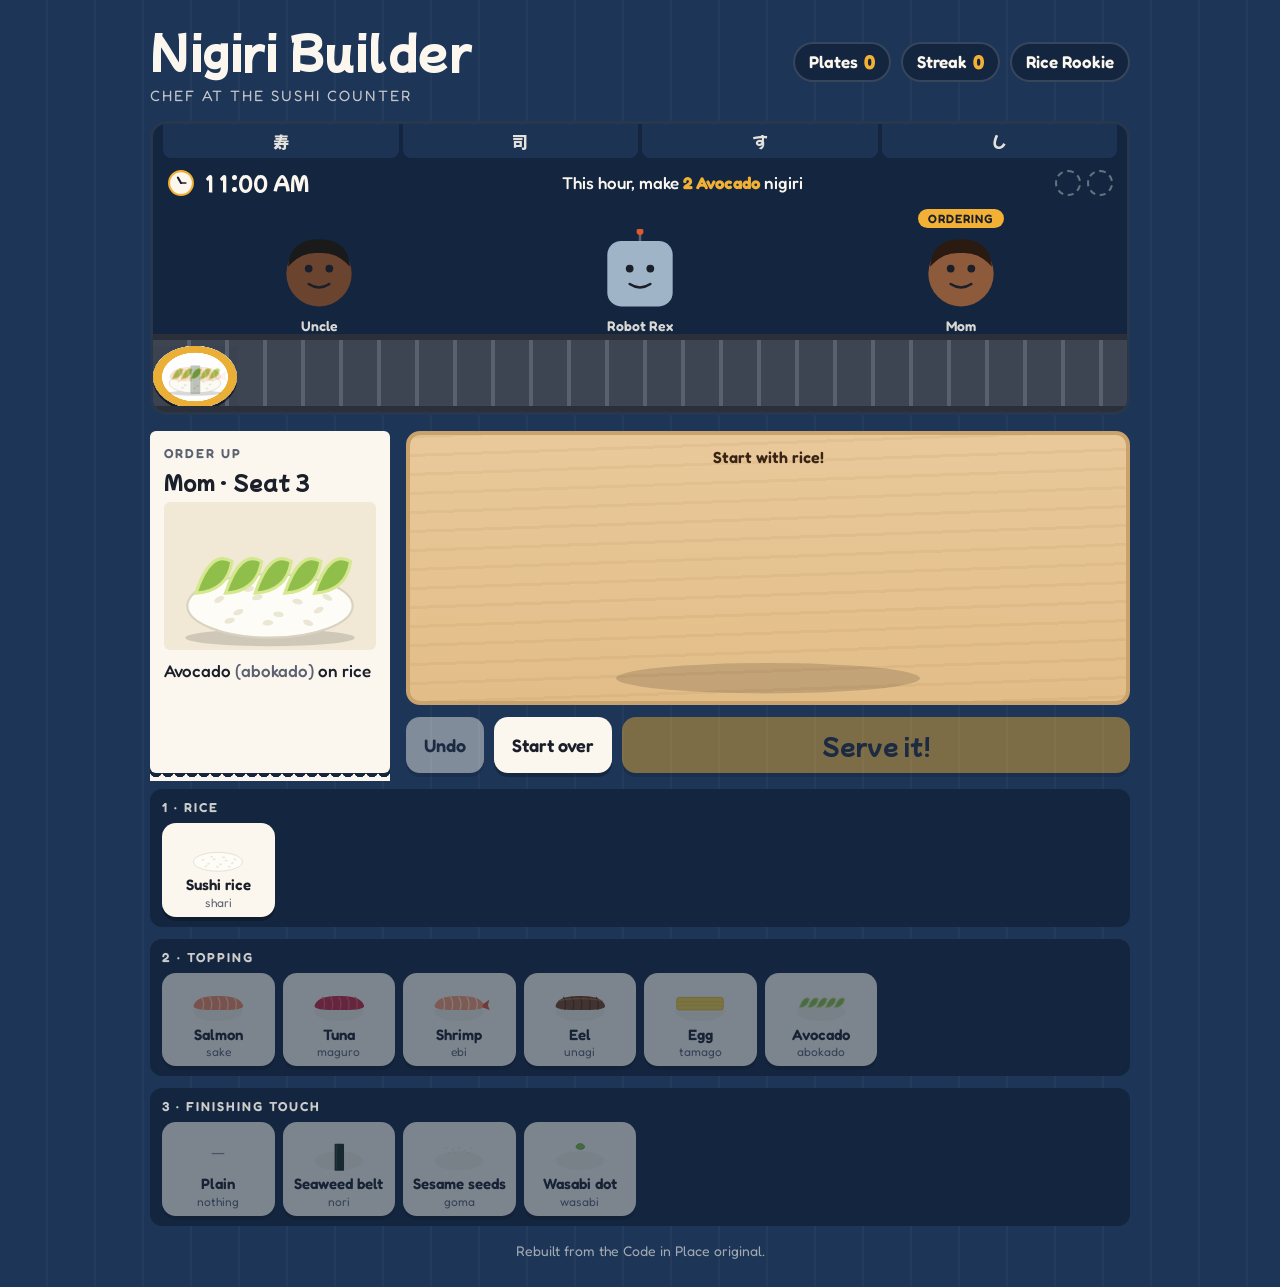
==== index.html @ e8937267 "Add Nigiri Builder game and README Co-Authored-By: Claude Opus 5.5 <noreply@anthropic.com> Claude-Se" ====
<!doctype html>
<html lang="en">
<head>
<meta charset="utf-8">
<meta name="viewport" content="width=device-width,initial-scale=1,viewport-fit=cover">
<meta name="description" content="A kids' sushi restaurant game. Build nigiri and send it down the conveyor belt.">
<title>Nigiri Builder</title>
<style>:root{padding-top:env(safe-area-inset-top,0px);padding-bottom:env(safe-area-inset-bottom,0px)}img{max-width:100%}[hidden]{display:none!important}</style>
<meta name="claude:viewport-fit-sides" content="cover">
<link rel="stylesheet" href="https://fonts.googleapis.com/css2?family=Mochiy+Pop+One&family=Fredoka:wght@400;500;600&display=swap">
<style>
/* Layout: a noren-blue sushi restaurant. Top: customers seated over a moving conveyor belt. Middle: order ticket beside the hinoki cutting board. Bottom: ingredient trays. Single-theme by choice. */
:root{
  --noren:#1d3557; --noren-deep:#14263f; --hinoki:#e9c99a; --hinoki-edge:#c9a26c;
  --paper:#fbf7ef; --ink:#1b1f2a; --ink-soft:#5b6170; --shoyu:#3a2416;
  --good:#2f9e5b; --oops:#d1495b; --gold:#f2b134; --belt:#3d4452; --belt-light:#59616f; --lantern:#e4572e;
  --display:"Mochiy Pop One","Arial Rounded MT Bold",system-ui,sans-serif;
  --body:"Fredoka","Trebuchet MS",system-ui,sans-serif;
  color-scheme:light;
}
*{box-sizing:border-box}
body{margin:0;background:var(--noren);color:var(--paper);font-family:var(--body);font-size:17px;
  padding-left:max(16px,env(safe-area-inset-left,0px));padding-right:max(16px,env(safe-area-inset-right,0px));padding-block:18px 28px;
  background-image:repeating-linear-gradient(90deg,transparent 0 46px,rgba(255,255,255,.03) 46px 48px)}
.wrap{max-width:980px;margin:0 auto;display:grid;gap:16px}
header{display:flex;flex-wrap:wrap;align-items:center;justify-content:space-between;gap:12px}
h1{font-family:var(--display);font-weight:400;font-size:clamp(28px,6vw,44px);margin:0;letter-spacing:.5px;text-wrap:balance}
h1 small{display:block;font-family:var(--body);font-size:15px;letter-spacing:2px;text-transform:uppercase;opacity:.75;margin-top:4px}
.stats{display:flex;gap:10px;flex-wrap:wrap}
.chip{background:var(--noren-deep);border:2px solid rgba(255,255,255,.15);border-radius:999px;padding:6px 14px;font-weight:600;font-variant-numeric:tabular-nums;display:flex;gap:6px;align-items:center}
.chip b{color:var(--gold);font-size:20px}

/* restaurant */
.restaurant{background:var(--noren-deep);border-radius:16px;overflow:hidden;border:3px solid rgba(255,255,255,.08)}
.noren-cloth{display:grid;grid-template-columns:repeat(4,1fr);gap:4px;padding:0 10px}
.noren-cloth div{background:var(--noren);border-radius:0 0 8px 8px;height:34px;display:grid;place-items:center;font-family:var(--display);font-size:16px;color:var(--paper);opacity:.9}
.goal{display:flex;flex-wrap:wrap;align-items:center;justify-content:space-between;gap:10px;padding:10px 14px 4px}
.clock{font-family:var(--display);font-size:20px;display:flex;align-items:center;gap:8px;font-variant-numeric:tabular-nums}
.clock svg{width:28px;height:28px}
.goal-text{font-weight:500}
.goal-text b{color:var(--gold)}
.goal-dots{display:flex;gap:6px;flex-wrap:wrap}
.goal-dots span{width:26px;height:26px;border-radius:50%;border:2px dashed rgba(255,255,255,.35);display:grid;place-items:center}
.goal-dots span.done{border:2px solid var(--gold);background:rgba(242,177,52,.2)}
.goal-dots svg{width:22px;height:16px}
.seats{display:grid;grid-template-columns:repeat(3,1fr);gap:8px;padding:8px 10px 0;position:relative}
.seat{display:grid;justify-items:center;gap:2px;position:relative;padding-top:20px}
.seat svg.face{width:min(86px,22vw);height:auto;transition:transform .3s}
.seat.ordering svg.face{animation:wiggle 1.6s ease-in-out infinite}
.seat .name{font-size:14px;font-weight:600;opacity:.85;text-align:center}
.seat .tag{position:absolute;top:0;background:var(--gold);color:var(--ink);font-size:12px;font-weight:600;padding:2px 10px;border-radius:999px;letter-spacing:1px;text-transform:uppercase}
.seat .yum{position:absolute;top:0;background:var(--good);color:#fff;font-size:12px;font-weight:600;padding:2px 10px;border-radius:999px}
@keyframes wiggle{0%,100%{transform:rotate(0)}25%{transform:rotate(-5deg)}75%{transform:rotate(5deg)}}
.belt{position:relative;height:78px;background:var(--belt);border-top:6px solid #2a2f39;border-bottom:6px solid #2a2f39;overflow:hidden}
.belt::before{content:"";position:absolute;inset:0;background:repeating-linear-gradient(90deg,var(--belt) 0 34px,var(--belt-light) 34px 38px);animation:roll 1.2s linear infinite}
@keyframes roll{to{transform:translateX(38px)}}
.belt::before{left:-38px}
.belt-plate{position:absolute;top:6px;width:84px;height:62px;display:grid;place-items:center;border-radius:50%;
  background:radial-gradient(ellipse at center,#fff 0 55%,var(--plate,#7fb3d5) 56% 70%,#fff 71%);box-shadow:0 3px 0 rgba(0,0,0,.25)}
.belt-plate svg{width:66px;height:46px;margin-top:-6px}
.belt-plate.ambient{animation:drift linear infinite;opacity:.7}
@keyframes drift{from{left:-100px}to{left:calc(100% + 20px)}}
.belt-plate.served{transition:left 1.4s cubic-bezier(.4,0,.3,1),opacity .4s,transform .4s;z-index:2}
.belt-plate.eaten{opacity:0;transform:translateY(-30px) scale(.6)}

.stage{display:grid;grid-template-columns:240px 1fr;gap:16px}
@media (max-width:700px){.stage{grid-template-columns:1fr}}
.ticket{background:var(--paper);color:var(--ink);border-radius:6px;padding:14px 14px 18px;position:relative;min-width:0;
  box-shadow:0 6px 0 var(--noren-deep);display:grid;gap:6px;align-content:start}
.ticket::after{content:"";position:absolute;left:0;right:0;bottom:-8px;height:10px;
  background:radial-gradient(circle at 6px 0,transparent 6px,var(--paper) 6.5px) 0 0/12px 10px repeat-x}
.ticket .label{font-size:13px;letter-spacing:2px;text-transform:uppercase;color:var(--ink-soft);font-weight:600}
.ticket .who{font-family:var(--display);font-size:20px}
.ticket svg{width:100%;height:auto;background:#f1e8d6;border-radius:6px}
.ticket .order-words{font-weight:500;line-height:1.35}
.ticket .order-words span{color:var(--ink-soft)}
.board-area{display:grid;gap:12px;min-width:0}
.board{border-radius:14px;border:4px solid var(--hinoki-edge);min-height:250px;display:grid;place-items:center;position:relative;overflow:hidden;
  background:repeating-linear-gradient(178deg,rgba(150,100,50,.08) 0 3px,transparent 3px 19px),linear-gradient(180deg,var(--hinoki),#e2bd88)}
.board #plate svg{width:min(380px,90%);height:auto;display:block;margin:0 auto;overflow:visible}
.board #plate{width:100%}
.layer{transform-box:view-box;transform-origin:100px 128px}
.layer.drop{animation:drop .7s cubic-bezier(.3,0,.3,1)}
@keyframes drop{
  0%{transform:translateY(-120px) scale(.9,1.1);opacity:0}
  45%{transform:translateY(0) scale(1.18,.78);opacity:1}
  62%{transform:translateY(-22px) scale(.94,1.08)}
  78%{transform:translateY(0) scale(1.06,.94)}
  90%{transform:translateY(-5px) scale(1,1)}
  100%{transform:translateY(0) scale(1,1)}
}
.whole.jump{animation:jump .6s ease-out}
@keyframes jump{0%,100%{transform:translateY(0)}30%{transform:translateY(-34px) scale(1.05)}60%{transform:translateY(0) scale(1.08,.92)}80%{transform:translateY(-8px)}}
.whole{transform-box:view-box;transform-origin:100px 128px}
.shadow.drop{animation:shadow .7s ease-out}
@keyframes shadow{0%{transform:scale(.4);opacity:.2}45%{transform:scale(1.15)}100%{transform:scale(1)}}
.board .hint{position:absolute;top:12px;left:0;right:0;text-align:center;color:var(--shoyu);font-weight:600;font-size:16px}
.bubble{position:absolute;bottom:12px;left:50%;transform:translateX(-50%);background:var(--paper);color:var(--ink);padding:8px 16px;border-radius:999px;font-weight:600;white-space:nowrap;max-width:94%;overflow:hidden;text-overflow:ellipsis}
.bubble.good{background:var(--good);color:#fff}.bubble.oops{background:var(--oops);color:#fff}
.actions{display:flex;gap:10px;flex-wrap:wrap}
button{font-family:var(--body);font-size:18px;font-weight:600;cursor:pointer;border:none;border-radius:14px;padding:12px 18px;color:var(--ink);background:var(--paper);box-shadow:0 4px 0 rgba(0,0,0,.25);transition:transform .08s,box-shadow .08s}
button:active{transform:translateY(3px);box-shadow:0 1px 0 rgba(0,0,0,.25)}
button:focus-visible{outline:3px solid var(--gold);outline-offset:3px}
button:disabled{opacity:.45;cursor:not-allowed}
.serve{background:var(--gold);flex:1;font-family:var(--display);font-weight:400;font-size:22px;min-width:150px}
.trays{display:grid;gap:12px}
.tray{background:var(--noren-deep);border-radius:12px;padding:10px 12px;display:grid;gap:8px}
.tray h2{margin:0;font-size:13px;letter-spacing:2px;text-transform:uppercase;font-weight:600;opacity:.8}
.items{display:grid;grid-template-columns:repeat(auto-fill,minmax(104px,1fr));gap:8px}
.item{display:grid;justify-items:center;gap:2px;padding:8px 6px;font-size:15px;line-height:1.1}
.item svg{width:64px;height:44px}
.item small{font-weight:400;color:var(--ink-soft);font-size:12px}
.item.on{outline:3px solid var(--gold);outline-offset:-3px;background:#fff4d6}
.banner{position:fixed;left:50%;top:40%;transform:translate(-50%,-50%) scale(.6);opacity:0;background:var(--gold);color:var(--ink);font-family:var(--display);font-size:clamp(22px,5vw,34px);padding:18px 28px;border-radius:18px;box-shadow:0 8px 0 rgba(0,0,0,.25);z-index:6;text-align:center;pointer-events:none;transition:all .35s cubic-bezier(.3,1.6,.5,1);max-width:90vw}
.banner.show{opacity:1;transform:translate(-50%,-50%) scale(1)}
.banner small{display:block;font-family:var(--body);font-size:17px;font-weight:600;margin-top:6px}
.confetti{position:fixed;pointer-events:none;top:-10px;width:10px;height:14px;border-radius:2px;animation:fall 1.4s ease-in forwards;z-index:5}
@keyframes fall{to{transform:translateY(105vh) rotate(540deg)}}
@media (prefers-reduced-motion:reduce){
  .confetti{display:none}.layer.drop,.whole.jump,.shadow.drop,.seat.ordering svg.face,.belt::before,.belt-plate.ambient{animation:none}
  .belt-plate.ambient{display:none}
}
footer{opacity:.6;font-size:14px;text-align:center}
</style>
</head>
<body>

<div class="wrap">
  <header>
    <h1>Nigiri Builder<small>Chef at the sushi counter</small></h1>
    <div class="stats">
      <div class="chip">Plates <b id="score">0</b></div>
      <div class="chip">Streak <b id="streak">0</b></div>
      <div class="chip" id="rank">Rice Rookie</div>
    </div>
  </header>

  <section class="restaurant" aria-label="Sushi restaurant">
    <div class="noren-cloth" aria-hidden="true"><div>寿</div><div>司</div><div>す</div><div>し</div></div>
    <div class="goal">
      <div class="clock"><svg viewBox="0 0 40 40" aria-hidden="true"><circle cx="20" cy="20" r="17" fill="#fbf7ef" stroke="#f2b134" stroke-width="3"/><line id="hourHand" x1="20" y1="20" x2="20" y2="11" stroke="#1b1f2a" stroke-width="3" stroke-linecap="round"/><line x1="20" y1="20" x2="27" y2="20" stroke="#1b1f2a" stroke-width="2" stroke-linecap="round"/></svg><span id="clockText">11:00 AM</span></div>
      <div class="goal-text" id="goalText"></div>
      <div class="goal-dots" id="goalDots"></div>
    </div>
    <div class="seats" id="seats"></div>
    <div class="belt" id="belt"></div>
  </section>

  <div class="stage">
    <aside class="ticket" aria-live="polite">
      <div class="label">Order up</div>
      <div class="who" id="who">Seat 1</div>
      <div id="orderPic"></div>
      <div class="order-words" id="orderWords"></div>
    </aside>

    <section class="board-area">
      <div class="board" id="board">
        <div class="hint" id="hint">Start with rice!</div>
        <div id="plate"></div>
        <div class="bubble" id="bubble" hidden></div>
      </div>
      <div class="actions">
        <button id="undo" type="button">Undo</button>
        <button id="clear" type="button">Start over</button>
        <button id="serve" class="serve" type="button">Serve it!</button>
      </div>
    </section>
  </div>

  <div class="trays">
    <div class="tray"><h2>1 · Rice</h2><div class="items" id="riceTray"></div></div>
    <div class="tray"><h2>2 · Topping</h2><div class="items" id="fishTray"></div></div>
    <div class="tray"><h2>3 · Finishing touch</h2><div class="items" id="extraTray"></div></div>
  </div>
  <footer>Rebuilt from the Code in Place original.</footer>
</div>
<div class="banner" id="banner" aria-live="polite"></div>

<script>
const FISH={
  sake:{name:"Salmon",jp:"sake",base:"#f4895f",stripe:"#ffd8c4"},
  maguro:{name:"Tuna",jp:"maguro",base:"#c8283c",stripe:"#e8606f"},
  ebi:{name:"Shrimp",jp:"ebi",base:"#ff9b6a",stripe:"#fff1e6"},
  unagi:{name:"Eel",jp:"unagi",base:"#7a4421",stripe:"#4a2610"},
  tamago:{name:"Egg",jp:"tamago",base:"#f7d046",stripe:"#e9b92a"},
  avocado:{name:"Avocado",jp:"abokado",base:"#8fbf4a",stripe:"#d5e88f"}
};
const EXTRA={
  none:{name:"Plain",jp:"nothing"},
  nori:{name:"Seaweed belt",jp:"nori"},
  sesame:{name:"Sesame seeds",jp:"goma"},
  wasabi:{name:"Wasabi dot",jp:"wasabi"}
};
const GUESTS=[
  {n:"Grandpa",c:"#c99a6b",h:"#e8e8e8"},{n:"Grandma",c:"#a8724a",h:"#bdbdbd"},{n:"Hungry Cat",c:"#f2a65a",cat:1},
  {n:"Robot Rex",c:"#9fb4c7",bot:1},{n:"Mom",c:"#8d5a3b",h:"#2b1a12"},{n:"Sleepy Panda",c:"#ffffff",panda:1},
  {n:"Astronaut Ada",c:"#f0c8a0",h:"#5a3a22"},{n:"Captain Pirate",c:"#d9a77a",h:"#222",pirate:1},
  {n:"Uncle",c:"#6b4430",h:"#1a1a1a"},{n:"Coach",c:"#e0b48a",h:"#7a4a22"}
];
const RANKS=[[0,"Rice Rookie"],[3,"Fish Friend"],[7,"Roll Rider"],[12,"Sushi Star"],[20,"Master Chef"],[35,"Sushi Legend"]];
const PLATE_COLORS=["#7fb3d5","#e4572e","#f2b134","#8fbf4a","#b07cc6"];

function riceSVG(){
  let g=`<ellipse cx="100" cy="98" rx="78" ry="30" fill="#fdfcf7" stroke="#d9d2c0" stroke-width="2"/>`;
  const dots=[[52,92],[70,104],[88,90],[108,106],[126,94],[146,102],[62,112],[98,114],[136,114],[118,84],[80,82],[154,90]];
  dots.forEach(([x,y])=>g+=`<ellipse cx="${x}" cy="${y}" rx="5" ry="2.6" fill="#ece6d4" transform="rotate(${(x*7)%60-30} ${x} ${y})"/>`);
  return g;
}
function fishSVG(k){
  const f=FISH[k];
  if(k==="tamago") return `<rect x="26" y="52" width="148" height="40" rx="8" fill="${f.base}" stroke="${f.stripe}" stroke-width="3"/><line x1="30" y1="66" x2="170" y2="66" stroke="${f.stripe}" stroke-width="2"/><line x1="30" y1="78" x2="170" y2="78" stroke="${f.stripe}" stroke-width="2"/>`;
  if(k==="avocado") return [0,1,2,3,4].map(i=>`<path d="M${30+i*28} 86 q14 -42 34 -30 q-4 28 -34 30z" fill="${f.base}" stroke="${f.stripe}" stroke-width="3"/>`).join("");
  let s=`<path d="M22 80 Q30 46 100 48 Q172 46 180 80 Q176 94 100 92 Q26 94 22 80z" fill="${f.base}"/>`;
  for(let i=0;i<5;i++){const x=48+i*26;s+=`<path d="M${x} 52 q10 18 4 38" stroke="${f.stripe}" stroke-width="4" fill="none" stroke-linecap="round" opacity=".85"/>`}
  if(k==="ebi") s+=`<path d="M176 74 l20 -14 l-4 18 l6 14 l-22 -8z" fill="#e2502e"/>`;
  if(k==="unagi") s+=`<path d="M30 62 Q100 50 172 62" stroke="#c98a3c" stroke-width="3" fill="none" opacity=".7"/>`;
  return s;
}
function extraSVG(k){
  if(k==="nori") return `<rect x="86" y="44" width="30" height="86" rx="3" fill="#1f2b1f"/><rect x="90" y="48" width="4" height="78" fill="#33463a"/>`;
  if(k==="sesame") return [[60,58],[80,64],[100,56],[118,66],[138,58],[90,72],[128,74],[70,74]].map(([x,y])=>`<ellipse cx="${x}" cy="${y}" rx="3.5" ry="2" fill="#fffbe8" stroke="#bfae80" stroke-width=".6"/>`).join("");
  if(k==="wasabi") return `<path d="M88 50 q12 -14 26 0 q4 10 -12 12 q-18 -2 -14 -12z" fill="#7cbf3a" stroke="#5a9426" stroke-width="2"/>`;
  return "";
}
// newLayer: which layer should play the drop-and-bounce animation
function nigiriSVG(p,w=200,h=140,newLayer=null){
  const cls=l=>`layer${newLayer===l?" drop":""}`;
  let g=`<svg viewBox="0 0 200 140" width="${w}" height="${h}" role="img" aria-label="${describe(p)}">`;
  g+=`<ellipse class="shadow${newLayer?" drop":""}" style="transform-box:fill-box;transform-origin:center" cx="100" cy="128" rx="80" ry="8" fill="rgba(0,0,0,.14)"/><g class="whole">`;
  if(p.rice) g+=`<g class="${cls("rice")}">${riceSVG()}</g>`;
  if(p.fish) g+=`<g class="${cls("fish")}">${fishSVG(p.fish)}</g>`;
  if(p.extra && p.extra!=="none") g+=`<g class="${cls("extra")}">${extraSVG(p.extra)}</g>`;
  return g+`</g></svg>`;
}
function describe(p){
  if(!p.rice) return "Empty board";
  let t=p.fish?FISH[p.fish].name:"plain rice";
  if(p.extra && p.extra!=="none") t+=" with "+EXTRA[p.extra].name.toLowerCase();
  return t;
}
function faceSVG(g,happy){
  const mouth=happy?`<path d="M34 62 Q50 80 66 62 Z" fill="#7a2230"/>`:`<path d="M38 64 Q50 72 62 64" stroke="#1b1f2a" stroke-width="3" fill="none" stroke-linecap="round"/>`;
  const eyes=happy?`<path d="M32 46 q6 -7 12 0 M56 46 q6 -7 12 0" stroke="#1b1f2a" stroke-width="3" fill="none" stroke-linecap="round"/>`:`<circle cx="38" cy="46" r="4.5" fill="#1b1f2a"/><circle cx="62" cy="46" r="4.5" fill="#1b1f2a"/>`;
  const blush=happy?`<circle cx="28" cy="58" r="5" fill="#f28b9b" opacity=".7"/><circle cx="72" cy="58" r="5" fill="#f28b9b" opacity=".7"/>`:"";
  let s=`<svg class="face" viewBox="0 0 100 100" aria-hidden="true">`;
  if(g.cat) s+=`<path d="M18 36 L24 8 L42 26 Z M82 36 L76 8 L58 26 Z" fill="${g.c}"/>`;
  if(g.panda) s+=`<circle cx="22" cy="20" r="11" fill="#222"/><circle cx="78" cy="20" r="11" fill="#222"/>`;
  if(g.bot) s+=`<line x1="50" y1="14" x2="50" y2="2" stroke="#5b6170" stroke-width="3"/><circle cx="50" cy="3" r="4" fill="#e4572e"/>`;
  s+=g.bot?`<rect x="12" y="14" width="76" height="76" rx="16" fill="${g.c}"/>`:`<circle cx="50" cy="52" r="38" fill="${g.c}"/>`;
  if(g.h) s+=`<path d="M14 44 Q16 12 50 12 Q84 12 86 44 Q70 26 50 28 Q30 26 14 44z" fill="${g.h}"/>`;
  if(g.pirate) s+=`<path d="M10 30 Q50 -4 90 30 Z" fill="#222"/><circle cx="50" cy="20" r="4" fill="#fff"/>`;
  if(g.panda) s+=`<ellipse cx="37" cy="46" rx="10" ry="8" fill="#222"/><ellipse cx="63" cy="46" rx="10" ry="8" fill="#222"/>`;
  const e=g.panda&&!happy?eyes.replaceAll("#1b1f2a","#fff"):(g.panda?eyes.replaceAll("#1b1f2a","#fff"):eyes);
  s+=e+blush+mouth;
  if(g.cat) s+=`<path d="M20 60 l-14 -2 M20 64 l-14 4 M80 60 l14 -2 M80 64 l14 4" stroke="#7a4a22" stroke-width="2"/>`;
  return s+`</svg>`;
}

let state={plate:{rice:false,fish:null,extra:null},history:[],order:null,score:0,streak:0,
  seats:[null,null,null],orderSeat:0,happySeat:-1,hour:0,goal:null,busy:false};
try{const s=JSON.parse(localStorage.getItem("nigiri-builder")||"{}");if(s.score)state.score=s.score;if(s.hour)state.hour=s.hour}catch(e){}
function save(){try{localStorage.setItem("nigiri-builder",JSON.stringify({score:state.score,hour:state.hour}))}catch(e){}}
const pick=a=>a[Math.floor(Math.random()*a.length)];

/* ---------- shift clock & hourly goal ---------- */
function clockLabel(h){const t=11+h;const hr=((t-1)%12)+1;const ap=(Math.floor(t/12)%2)?"PM":"AM";return `${hr}:00 ${ap}`}
function newGoal(){
  const n=Math.min(2+state.hour,6);
  let fish=pick(Object.keys(FISH));
  if(state.goal) while(fish===state.goal.fish) fish=pick(Object.keys(FISH));
  state.goal={fish,n,done:0};
}
function renderGoal(){
  const g=state.goal;
  document.getElementById("clockText").textContent=clockLabel(state.hour);
  const t=11+state.hour;document.getElementById("hourHand").setAttribute("transform",`rotate(${(t%12)*30} 20 20)`);
  document.getElementById("goalText").innerHTML=`This hour, make <b>${g.n} ${FISH[g.fish].name}</b> nigiri`;
  const mini=`<svg viewBox="0 0 200 140">${riceSVG()}${fishSVG(g.fish)}</svg>`;
  document.getElementById("goalDots").innerHTML=Array.from({length:g.n},(_,i)=>`<span class="${i<g.done?"done":""}">${i<g.done?mini:""}</span>`).join("");
}

/* ---------- customers ---------- */
function seatGuests(){
  const used=new Set(state.seats.filter(Boolean).map(g=>g.n));
  state.seats=state.seats.map(g=>{if(g)return g;let n;do{n=pick(GUESTS)}while(used.has(n.n));used.add(n.n);return n});
}
function renderSeats(){
  document.getElementById("seats").innerHTML=state.seats.map((g,i)=>`
    <div class="seat ${i===state.orderSeat&&!state.busy?"ordering":""}">
      ${i===state.happySeat?`<span class="yum">Yum!</span>`:(i===state.orderSeat&&!state.busy?`<span class="tag">Ordering</span>`:"")}
      ${faceSVG(g,i===state.happySeat)}
      <div class="name">${g.n}</div>
    </div>`).join("");
}

/* ---------- conveyor belt ---------- */
function ambientBelt(){
  const belt=document.getElementById("belt");
  for(let i=0;i<4;i++){
    const d=document.createElement("div");d.className="belt-plate ambient";
    const p={rice:true,fish:pick(Object.keys(FISH)),extra:pick(Object.keys(EXTRA))};
    d.style.setProperty("--plate",pick(PLATE_COLORS));
    d.style.animationDuration="16s";d.style.animationDelay=(-i*4)+"s";
    d.innerHTML=nigiriSVG(p,66,46);belt.append(d);
  }
}
function sendDownBelt(p,seat,done){
  const belt=document.getElementById("belt");
  const d=document.createElement("div");d.className="belt-plate served";
  d.style.setProperty("--plate","#f2b134");d.style.left="-100px";
  d.innerHTML=nigiriSVG(p,66,46);belt.append(d);
  const target=()=>{const w=belt.clientWidth;return (w*(seat*2+1)/6-42)+"px"};
  requestAnimationFrame(()=>requestAnimationFrame(()=>{d.style.left=target()}));
  const reduce=matchMedia("(prefers-reduced-motion: reduce)").matches;
  setTimeout(()=>{d.classList.add("eaten");done();setTimeout(()=>d.remove(),500)},reduce?200:1450);
}

/* ---------- orders ---------- */
function newOrder(){
  const fishes=Object.keys(FISH), extras=Object.keys(EXTRA);
  const easy=state.score<3;
  let o;
  do{
    const fish=Math.random()<.6?state.goal.fish:pick(fishes);
    o={rice:true,fish,extra:easy?"none":pick(extras)};
  }while(state.order && o.fish===state.order.fish && o.extra===state.order.extra);
  state.order=o;
  let s;do{s=Math.floor(Math.random()*3)}while(s===state.orderSeat&&Math.random()<.7);
  state.orderSeat=s;
  const g=state.seats[s];
  document.getElementById("who").textContent=`${g.n} · Seat ${s+1}`;
  document.getElementById("orderPic").innerHTML=nigiriSVG(o);
  const ex=o.extra==="none"?"":`<br>+ ${EXTRA[o.extra].name} <span>(${EXTRA[o.extra].jp})</span>`;
  document.getElementById("orderWords").innerHTML=`${FISH[o.fish].name} <span>(${FISH[o.fish].jp})</span> on rice${ex}`;
}

function render(newLayer){
  const p=state.plate;
  document.getElementById("plate").innerHTML=nigiriSVG(p,380,266,newLayer);
  document.getElementById("hint").textContent=!p.rice?"Start with rice!":!p.fish?"Now add a topping":"Add a finishing touch, or serve!";
  document.getElementById("score").textContent=state.score;
  document.getElementById("streak").textContent=state.streak;
  let r=RANKS[0][1];RANKS.forEach(([n,t])=>{if(state.score>=n)r=t});
  document.getElementById("rank").textContent=r;
  document.querySelectorAll(".item").forEach(b=>{
    const {kind,key}=b.dataset;
    b.classList.toggle("on",(kind==="rice"&&p.rice)||(kind==="fish"&&p.fish===key)||(kind==="extra"&&p.extra===key));
    b.disabled=state.busy||(kind==="fish"&&!p.rice)||(kind==="extra"&&!p.fish);
  });
  document.getElementById("undo").disabled=state.busy||!state.history.length;
  document.getElementById("clear").disabled=state.busy;
  document.getElementById("serve").disabled=state.busy||!p.rice;
  renderSeats();renderGoal();
}

function makeItem(kind,key,label,jp,svg){
  const b=document.createElement("button");b.type="button";b.className="item";
  b.dataset.kind=kind;b.dataset.key=key;b.id=`item-${kind}-${key}`;
  b.innerHTML=`<svg viewBox="0 0 200 140">${svg}</svg>${label}<small>${jp}</small>`;
  b.onclick=()=>add(kind,key);return b;
}
document.getElementById("riceTray").append(makeItem("rice","rice","Sushi rice","shari",riceSVG()));
Object.entries(FISH).forEach(([k,f])=>document.getElementById("fishTray").append(makeItem("fish",k,f.name,f.jp,`<ellipse cx="100" cy="98" rx="78" ry="30" fill="#f3efe2"/>`+fishSVG(k))));
Object.entries(EXTRA).forEach(([k,e])=>document.getElementById("extraTray").append(makeItem("extra",k,e.name,e.jp,k==="none"?`<text x="100" y="86" text-anchor="middle" font-size="40" fill="#8a8f9c" font-family="sans-serif">—</text>`:`<ellipse cx="100" cy="98" rx="78" ry="30" fill="#f3efe2"/>`+extraSVG(k))));

function add(kind,key){
  if(state.busy)return;
  state.history.push(JSON.stringify(state.plate));
  if(kind==="rice")state.plate.rice=true;
  if(kind==="fish")state.plate.fish=key;
  if(kind==="extra")state.plate.extra=key;
  tone(kind==="rice"?392:kind==="fish"?523:659,.08);
  setTimeout(()=>tone(kind==="rice"?494:kind==="fish"?659:784,.06),260);
  hideBubble();render(kind==="extra"&&key==="none"?null:kind);
}
document.getElementById("undo").onclick=()=>{if(state.history.length&&!state.busy){state.plate=JSON.parse(state.history.pop());hideBubble();render()}};
document.getElementById("clear").onclick=()=>{if(state.busy)return;state.plate={rice:false,fish:null,extra:null};state.history=[];hideBubble();render()};

function bubble(t,cls){const b=document.getElementById("bubble");b.textContent=t;b.className="bubble "+cls;b.hidden=false}
function hideBubble(){document.getElementById("bubble").hidden=true}
function banner(t,sub){const b=document.getElementById("banner");b.innerHTML=`${t}<small>${sub}</small>`;b.classList.add("show");setTimeout(()=>b.classList.remove("show"),2200)}

document.getElementById("serve").onclick=()=>{
  if(state.busy)return;
  const p=state.plate,o=state.order;
  const ex=p.extra||"none";
  if(p.rice&&p.fish===o.fish&&ex===o.extra){
    state.busy=true;state.score++;state.streak++;
    bubble(pick(["Oishii! Yummy!","Perfect plate!","Arigato, chef!","So tasty!","Sushi superstar!"]),"good");
    const w=document.querySelector("#plate .whole");if(w)w.classList.add("jump");
    [523,659,784].forEach((f,i)=>setTimeout(()=>tone(f,.12),i*110));
    const served={...p},seat=state.orderSeat;
    let hourDone=false;
    if(o.fish===state.goal.fish){state.goal.done++;if(state.goal.done>=state.goal.n)hourDone=true}
    render();
    setTimeout(()=>{
      state.plate={rice:false,fish:null,extra:null};state.history=[];hideBubble();render();
      sendDownBelt(served,seat,()=>{
        state.happySeat=seat;render();tone(880,.1);confetti(14);
        setTimeout(()=>{
          state.happySeat=-1;state.seats[seat]=null;seatGuests();
          if(hourDone){
            banner(`${clockLabel(state.hour)} goal complete!`,`${state.goal.n} ${FISH[state.goal.fish].name} nigiri made`);
            [523,659,784,1047].forEach((f,i)=>setTimeout(()=>tone(f,.14),i*130));confetti(40);
            state.hour++;newGoal();
          }
          save();state.busy=false;newOrder();render();
        },1100);
      });
    },700);
  }else{
    state.streak=0;
    let msg="Hmm, check the order!";
    if(!p.fish)msg="It needs a topping!";
    else if(p.fish!==o.fish)msg=`They wanted ${FISH[o.fish].name.toLowerCase()}!`;
    else if(ex!==o.extra)msg=o.extra==="none"?"They wanted it plain!":`Add the ${EXTRA[o.extra].name.toLowerCase()}!`;
    bubble(msg,"oops");tone(220,.18);
    render();
  }
};

let ctx;
function tone(f,d){try{ctx=ctx||new (window.AudioContext||window.webkitAudioContext)();const o=ctx.createOscillator(),g=ctx.createGain();o.type="triangle";o.frequency.value=f;g.gain.setValueAtTime(.15,ctx.currentTime);g.gain.exponentialRampToValueAtTime(.001,ctx.currentTime+d+.1);o.connect(g).connect(ctx.destination);o.start();o.stop(ctx.currentTime+d+.12)}catch(e){}}
function confetti(n){
  if(matchMedia("(prefers-reduced-motion: reduce)").matches)return;
  const cols=["#f2b134","#f4895f","#8fbf4a","#fbf7ef","#c8283c"];
  for(let i=0;i<n;i++){const c=document.createElement("div");c.className="confetti";c.style.left=Math.random()*100+"vw";c.style.background=pick(cols);c.style.animationDelay=Math.random()*.3+"s";document.body.append(c);setTimeout(()=>c.remove(),1900)}
}

seatGuests();newGoal();newOrder();ambientBelt();render();
</script>

</body>
</html>
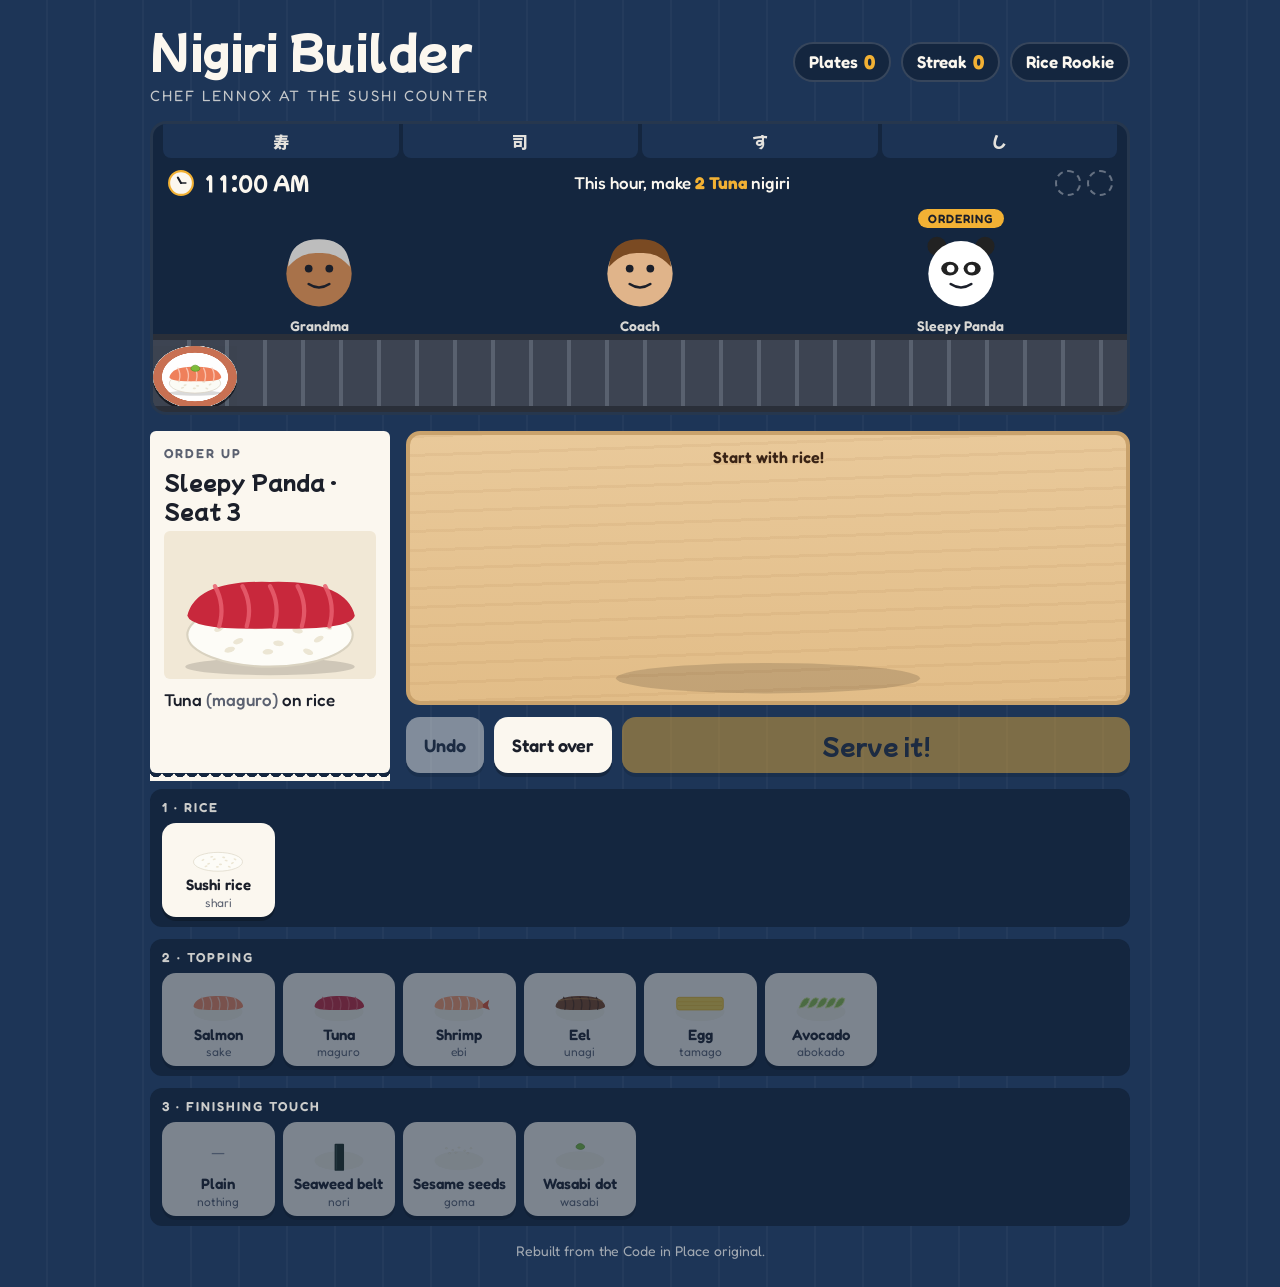
==== commit 5b3d5974: "Make Lennox the chef in the game header Co-Authored-By: Claude Opus 5.5 <noreply@anthropic.com> Clau" ====
--- a/index.html
+++ b/index.html
@@ -127,7 +127,7 @@
 
 <div class="wrap">
   <header>
-    <h1>Nigiri Builder<small>Chef at the sushi counter</small></h1>
+    <h1>Nigiri Builder<small>Chef Lennox at the sushi counter</small></h1>
     <div class="stats">
       <div class="chip">Plates <b id="score">0</b></div>
       <div class="chip">Streak <b id="streak">0</b></div>
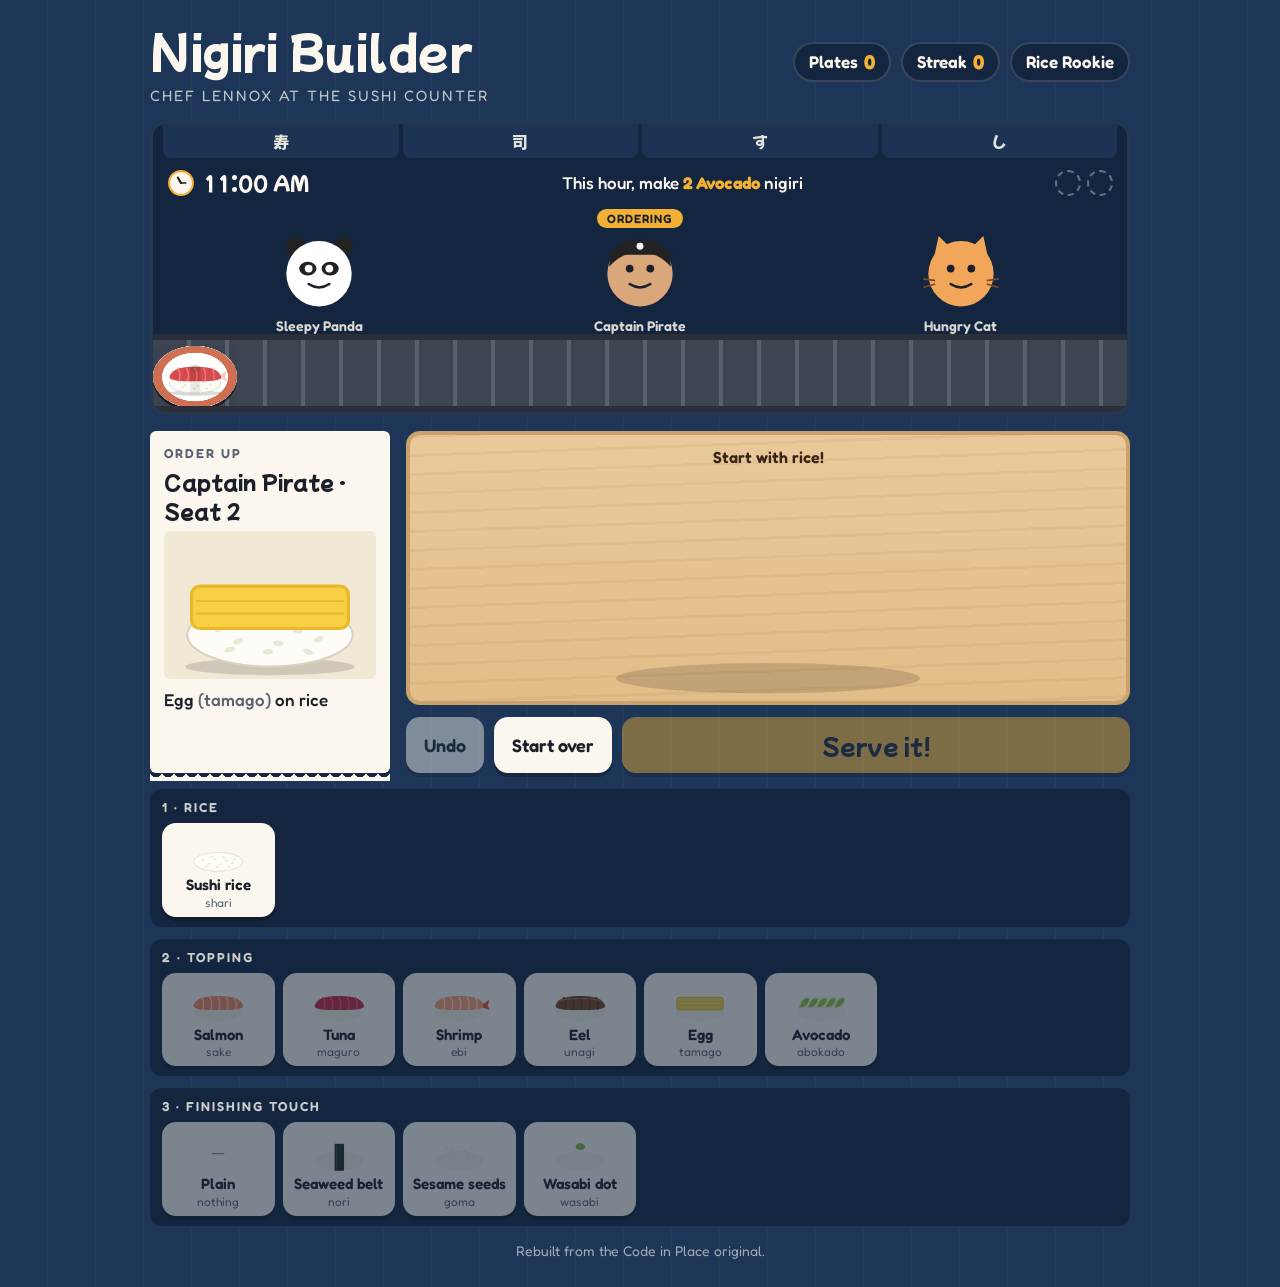
==== commit ca0f804f: "Add social preview image and link-preview tags Co-Authored-By: Claude Opus 5.5 <noreply@anthropic.co" ====
--- a/index.html
+++ b/index.html
@@ -4,6 +4,15 @@
 <meta charset="utf-8">
 <meta name="viewport" content="width=device-width,initial-scale=1,viewport-fit=cover">
 <meta name="description" content="A kids' sushi restaurant game. Build nigiri and send it down the conveyor belt.">
+<meta property="og:type" content="website">
+<meta property="og:title" content="Nigiri Builder">
+<meta property="og:description" content="Chef Lennox at the sushi counter. Build sushi layer by layer and send it down the conveyor belt. Free to play in any browser.">
+<meta property="og:url" content="https://catnolapumpkin.github.io/nigiri-builder/">
+<meta property="og:image" content="https://catnolapumpkin.github.io/nigiri-builder/preview.png">
+<meta property="og:image:width" content="1200">
+<meta property="og:image:height" content="627">
+<meta name="twitter:card" content="summary_large_image">
+<meta name="author" content="Catherina Brown">
 <title>Nigiri Builder</title>
 <style>:root{padding-top:env(safe-area-inset-top,0px);padding-bottom:env(safe-area-inset-bottom,0px)}img{max-width:100%}[hidden]{display:none!important}</style>
 <meta name="claude:viewport-fit-sides" content="cover">
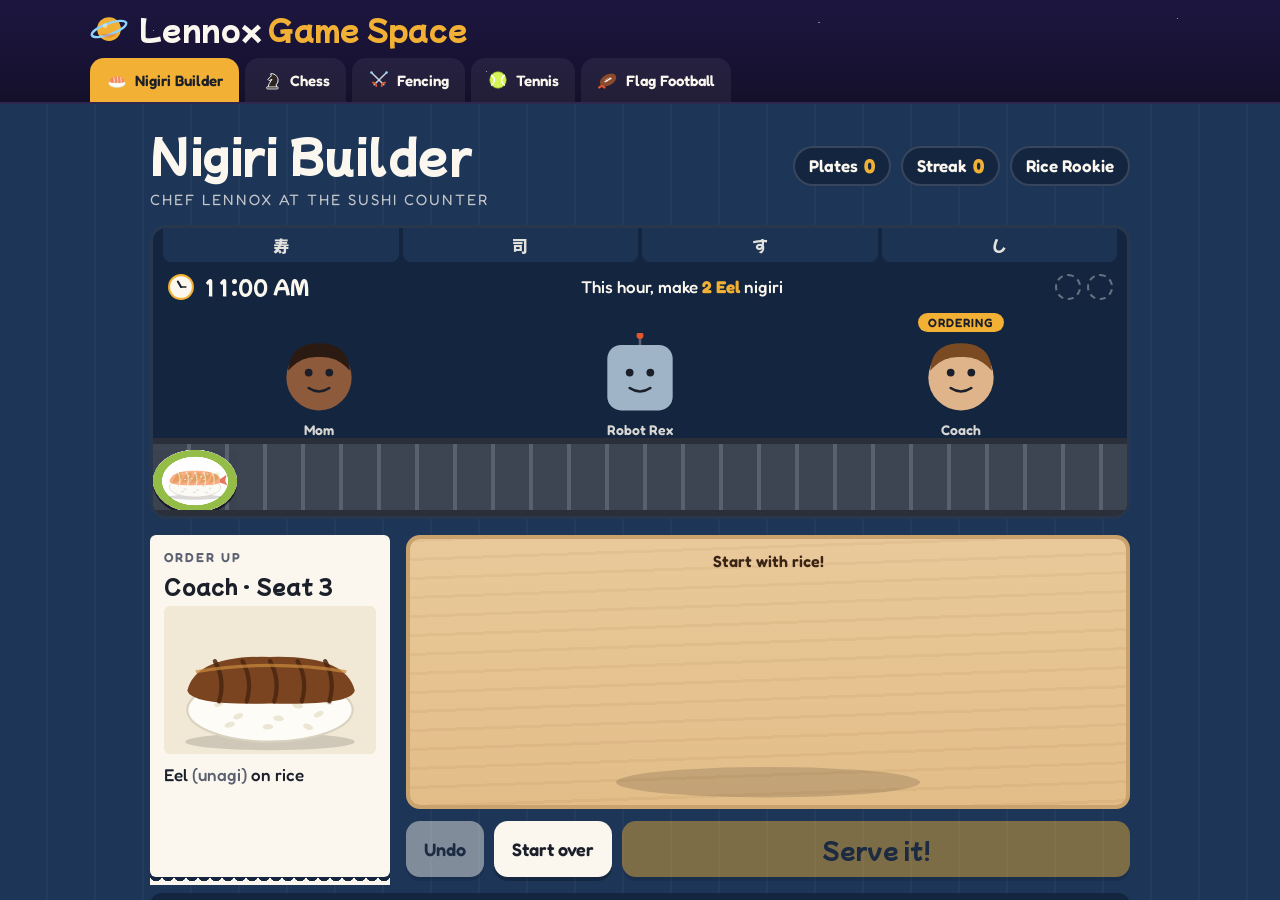
==== commit 09c1ab39: "Lennox Game Space: tabbed hub with Nigiri Builder plus chess, fencing, tennis and flag football acad" ====
--- a/index.html
+++ b/index.html
@@ -3,442 +3,83 @@
 <head>
 <meta charset="utf-8">
 <meta name="viewport" content="width=device-width,initial-scale=1,viewport-fit=cover">
-<meta name="description" content="A kids' sushi restaurant game. Build nigiri and send it down the conveyor belt.">
+<meta name="description" content="Lennox Game Space: Nigiri Builder plus learn-to-play academies for chess, fencing, tennis and flag football.">
 <meta property="og:type" content="website">
-<meta property="og:title" content="Nigiri Builder">
-<meta property="og:description" content="Chef Lennox at the sushi counter. Build sushi layer by layer and send it down the conveyor belt. Free to play in any browser.">
+<meta property="og:title" content="Lennox Game Space">
+<meta property="og:description" content="Build sushi, learn chess, fence, play tennis and run flag football plays. Free games that teach a kid the real rules and words of each sport.">
 <meta property="og:url" content="https://catnolapumpkin.github.io/nigiri-builder/">
 <meta property="og:image" content="https://catnolapumpkin.github.io/nigiri-builder/preview.png">
 <meta property="og:image:width" content="1200">
 <meta property="og:image:height" content="627">
 <meta name="twitter:card" content="summary_large_image">
 <meta name="author" content="Catherina Brown">
-<title>Nigiri Builder</title>
-<style>:root{padding-top:env(safe-area-inset-top,0px);padding-bottom:env(safe-area-inset-bottom,0px)}img{max-width:100%}[hidden]{display:none!important}</style>
-<meta name="claude:viewport-fit-sides" content="cover">
+<meta name="theme-color" content="#14102b">
+<title>Lennox Game Space</title>
 <link rel="stylesheet" href="https://fonts.googleapis.com/css2?family=Mochiy+Pop+One&family=Fredoka:wght@400;500;600&display=swap">
 <style>
-/* Layout: a noren-blue sushi restaurant. Top: customers seated over a moving conveyor belt. Middle: order ticket beside the hinoki cutting board. Bottom: ingredient trays. Single-theme by choice. */
-:root{
-  --noren:#1d3557; --noren-deep:#14263f; --hinoki:#e9c99a; --hinoki-edge:#c9a26c;
-  --paper:#fbf7ef; --ink:#1b1f2a; --ink-soft:#5b6170; --shoyu:#3a2416;
-  --good:#2f9e5b; --oops:#d1495b; --gold:#f2b134; --belt:#3d4452; --belt-light:#59616f; --lantern:#e4572e;
-  --display:"Mochiy Pop One","Arial Rounded MT Bold",system-ui,sans-serif;
-  --body:"Fredoka","Trebuchet MS",system-ui,sans-serif;
-  color-scheme:light;
-}
+/* Hub: a starry "game space" header with a tab per game; each game runs in its own frame so its state survives tab switches. */
+:root{--space:#14102b;--space-2:#221a45;--paper:#fbf7ef;--gold:#f2b134;color-scheme:light;
+  --display:"Mochiy Pop One","Arial Rounded MT Bold",system-ui,sans-serif;--body:"Fredoka","Trebuchet MS",system-ui,sans-serif}
 *{box-sizing:border-box}
-body{margin:0;background:var(--noren);color:var(--paper);font-family:var(--body);font-size:17px;
-  padding-left:max(16px,env(safe-area-inset-left,0px));padding-right:max(16px,env(safe-area-inset-right,0px));padding-block:18px 28px;
-  background-image:repeating-linear-gradient(90deg,transparent 0 46px,rgba(255,255,255,.03) 46px 48px)}
-.wrap{max-width:980px;margin:0 auto;display:grid;gap:16px}
-header{display:flex;flex-wrap:wrap;align-items:center;justify-content:space-between;gap:12px}
-h1{font-family:var(--display);font-weight:400;font-size:clamp(28px,6vw,44px);margin:0;letter-spacing:.5px;text-wrap:balance}
-h1 small{display:block;font-family:var(--body);font-size:15px;letter-spacing:2px;text-transform:uppercase;opacity:.75;margin-top:4px}
-.stats{display:flex;gap:10px;flex-wrap:wrap}
-.chip{background:var(--noren-deep);border:2px solid rgba(255,255,255,.15);border-radius:999px;padding:6px 14px;font-weight:600;font-variant-numeric:tabular-nums;display:flex;gap:6px;align-items:center}
-.chip b{color:var(--gold);font-size:20px}
-
-/* restaurant */
-.restaurant{background:var(--noren-deep);border-radius:16px;overflow:hidden;border:3px solid rgba(255,255,255,.08)}
-.noren-cloth{display:grid;grid-template-columns:repeat(4,1fr);gap:4px;padding:0 10px}
-.noren-cloth div{background:var(--noren);border-radius:0 0 8px 8px;height:34px;display:grid;place-items:center;font-family:var(--display);font-size:16px;color:var(--paper);opacity:.9}
-.goal{display:flex;flex-wrap:wrap;align-items:center;justify-content:space-between;gap:10px;padding:10px 14px 4px}
-.clock{font-family:var(--display);font-size:20px;display:flex;align-items:center;gap:8px;font-variant-numeric:tabular-nums}
-.clock svg{width:28px;height:28px}
-.goal-text{font-weight:500}
-.goal-text b{color:var(--gold)}
-.goal-dots{display:flex;gap:6px;flex-wrap:wrap}
-.goal-dots span{width:26px;height:26px;border-radius:50%;border:2px dashed rgba(255,255,255,.35);display:grid;place-items:center}
-.goal-dots span.done{border:2px solid var(--gold);background:rgba(242,177,52,.2)}
-.goal-dots svg{width:22px;height:16px}
-.seats{display:grid;grid-template-columns:repeat(3,1fr);gap:8px;padding:8px 10px 0;position:relative}
-.seat{display:grid;justify-items:center;gap:2px;position:relative;padding-top:20px}
-.seat svg.face{width:min(86px,22vw);height:auto;transition:transform .3s}
-.seat.ordering svg.face{animation:wiggle 1.6s ease-in-out infinite}
-.seat .name{font-size:14px;font-weight:600;opacity:.85;text-align:center}
-.seat .tag{position:absolute;top:0;background:var(--gold);color:var(--ink);font-size:12px;font-weight:600;padding:2px 10px;border-radius:999px;letter-spacing:1px;text-transform:uppercase}
-.seat .yum{position:absolute;top:0;background:var(--good);color:#fff;font-size:12px;font-weight:600;padding:2px 10px;border-radius:999px}
-@keyframes wiggle{0%,100%{transform:rotate(0)}25%{transform:rotate(-5deg)}75%{transform:rotate(5deg)}}
-.belt{position:relative;height:78px;background:var(--belt);border-top:6px solid #2a2f39;border-bottom:6px solid #2a2f39;overflow:hidden}
-.belt::before{content:"";position:absolute;inset:0;background:repeating-linear-gradient(90deg,var(--belt) 0 34px,var(--belt-light) 34px 38px);animation:roll 1.2s linear infinite}
-@keyframes roll{to{transform:translateX(38px)}}
-.belt::before{left:-38px}
-.belt-plate{position:absolute;top:6px;width:84px;height:62px;display:grid;place-items:center;border-radius:50%;
-  background:radial-gradient(ellipse at center,#fff 0 55%,var(--plate,#7fb3d5) 56% 70%,#fff 71%);box-shadow:0 3px 0 rgba(0,0,0,.25)}
-.belt-plate svg{width:66px;height:46px;margin-top:-6px}
-.belt-plate.ambient{animation:drift linear infinite;opacity:.7}
-@keyframes drift{from{left:-100px}to{left:calc(100% + 20px)}}
-.belt-plate.served{transition:left 1.4s cubic-bezier(.4,0,.3,1),opacity .4s,transform .4s;z-index:2}
-.belt-plate.eaten{opacity:0;transform:translateY(-30px) scale(.6)}
-
-.stage{display:grid;grid-template-columns:240px 1fr;gap:16px}
-@media (max-width:700px){.stage{grid-template-columns:1fr}}
-.ticket{background:var(--paper);color:var(--ink);border-radius:6px;padding:14px 14px 18px;position:relative;min-width:0;
-  box-shadow:0 6px 0 var(--noren-deep);display:grid;gap:6px;align-content:start}
-.ticket::after{content:"";position:absolute;left:0;right:0;bottom:-8px;height:10px;
-  background:radial-gradient(circle at 6px 0,transparent 6px,var(--paper) 6.5px) 0 0/12px 10px repeat-x}
-.ticket .label{font-size:13px;letter-spacing:2px;text-transform:uppercase;color:var(--ink-soft);font-weight:600}
-.ticket .who{font-family:var(--display);font-size:20px}
-.ticket svg{width:100%;height:auto;background:#f1e8d6;border-radius:6px}
-.ticket .order-words{font-weight:500;line-height:1.35}
-.ticket .order-words span{color:var(--ink-soft)}
-.board-area{display:grid;gap:12px;min-width:0}
-.board{border-radius:14px;border:4px solid var(--hinoki-edge);min-height:250px;display:grid;place-items:center;position:relative;overflow:hidden;
-  background:repeating-linear-gradient(178deg,rgba(150,100,50,.08) 0 3px,transparent 3px 19px),linear-gradient(180deg,var(--hinoki),#e2bd88)}
-.board #plate svg{width:min(380px,90%);height:auto;display:block;margin:0 auto;overflow:visible}
-.board #plate{width:100%}
-.layer{transform-box:view-box;transform-origin:100px 128px}
-.layer.drop{animation:drop .7s cubic-bezier(.3,0,.3,1)}
-@keyframes drop{
-  0%{transform:translateY(-120px) scale(.9,1.1);opacity:0}
-  45%{transform:translateY(0) scale(1.18,.78);opacity:1}
-  62%{transform:translateY(-22px) scale(.94,1.08)}
-  78%{transform:translateY(0) scale(1.06,.94)}
-  90%{transform:translateY(-5px) scale(1,1)}
-  100%{transform:translateY(0) scale(1,1)}
-}
-.whole.jump{animation:jump .6s ease-out}
-@keyframes jump{0%,100%{transform:translateY(0)}30%{transform:translateY(-34px) scale(1.05)}60%{transform:translateY(0) scale(1.08,.92)}80%{transform:translateY(-8px)}}
-.whole{transform-box:view-box;transform-origin:100px 128px}
-.shadow.drop{animation:shadow .7s ease-out}
-@keyframes shadow{0%{transform:scale(.4);opacity:.2}45%{transform:scale(1.15)}100%{transform:scale(1)}}
-.board .hint{position:absolute;top:12px;left:0;right:0;text-align:center;color:var(--shoyu);font-weight:600;font-size:16px}
-.bubble{position:absolute;bottom:12px;left:50%;transform:translateX(-50%);background:var(--paper);color:var(--ink);padding:8px 16px;border-radius:999px;font-weight:600;white-space:nowrap;max-width:94%;overflow:hidden;text-overflow:ellipsis}
-.bubble.good{background:var(--good);color:#fff}.bubble.oops{background:var(--oops);color:#fff}
-.actions{display:flex;gap:10px;flex-wrap:wrap}
-button{font-family:var(--body);font-size:18px;font-weight:600;cursor:pointer;border:none;border-radius:14px;padding:12px 18px;color:var(--ink);background:var(--paper);box-shadow:0 4px 0 rgba(0,0,0,.25);transition:transform .08s,box-shadow .08s}
-button:active{transform:translateY(3px);box-shadow:0 1px 0 rgba(0,0,0,.25)}
-button:focus-visible{outline:3px solid var(--gold);outline-offset:3px}
-button:disabled{opacity:.45;cursor:not-allowed}
-.serve{background:var(--gold);flex:1;font-family:var(--display);font-weight:400;font-size:22px;min-width:150px}
-.trays{display:grid;gap:12px}
-.tray{background:var(--noren-deep);border-radius:12px;padding:10px 12px;display:grid;gap:8px}
-.tray h2{margin:0;font-size:13px;letter-spacing:2px;text-transform:uppercase;font-weight:600;opacity:.8}
-.items{display:grid;grid-template-columns:repeat(auto-fill,minmax(104px,1fr));gap:8px}
-.item{display:grid;justify-items:center;gap:2px;padding:8px 6px;font-size:15px;line-height:1.1}
-.item svg{width:64px;height:44px}
-.item small{font-weight:400;color:var(--ink-soft);font-size:12px}
-.item.on{outline:3px solid var(--gold);outline-offset:-3px;background:#fff4d6}
-.banner{position:fixed;left:50%;top:40%;transform:translate(-50%,-50%) scale(.6);opacity:0;background:var(--gold);color:var(--ink);font-family:var(--display);font-size:clamp(22px,5vw,34px);padding:18px 28px;border-radius:18px;box-shadow:0 8px 0 rgba(0,0,0,.25);z-index:6;text-align:center;pointer-events:none;transition:all .35s cubic-bezier(.3,1.6,.5,1);max-width:90vw}
-.banner.show{opacity:1;transform:translate(-50%,-50%) scale(1)}
-.banner small{display:block;font-family:var(--body);font-size:17px;font-weight:600;margin-top:6px}
-.confetti{position:fixed;pointer-events:none;top:-10px;width:10px;height:14px;border-radius:2px;animation:fall 1.4s ease-in forwards;z-index:5}
-@keyframes fall{to{transform:translateY(105vh) rotate(540deg)}}
-@media (prefers-reduced-motion:reduce){
-  .confetti{display:none}.layer.drop,.whole.jump,.shadow.drop,.seat.ordering svg.face,.belt::before,.belt-plate.ambient{animation:none}
-  .belt-plate.ambient{display:none}
-}
-footer{opacity:.6;font-size:14px;text-align:center}
+html,body{margin:0;height:100%}
+body{background:var(--space);color:var(--paper);font-family:var(--body);display:flex;flex-direction:column;height:100dvh;overflow:hidden}
+header{flex:none;padding:calc(10px + env(safe-area-inset-top,0px)) max(14px,env(safe-area-inset-right,0px)) 0 max(14px,env(safe-area-inset-left,0px));
+  background:radial-gradient(1.5px 1.5px at 12% 30%,#fff8 50%,transparent 51%),radial-gradient(1px 1px at 38% 70%,#fff9 50%,transparent 51%),
+  radial-gradient(1.5px 1.5px at 64% 22%,#fff7 50%,transparent 51%),radial-gradient(1px 1px at 85% 60%,#fffa 50%,transparent 51%),
+  radial-gradient(1px 1px at 92% 18%,#fff8 50%,transparent 51%),linear-gradient(180deg,#1d1640,var(--space));
+  border-bottom:2px solid rgba(255,255,255,.08)}
+.top{display:flex;align-items:center;gap:10px;max-width:1100px;margin:0 auto}
+.logo{width:38px;height:38px;flex:none}
+h1{font-family:var(--display);font-weight:400;font-size:clamp(20px,5.4vw,28px);margin:0;letter-spacing:.3px;line-height:1.1}
+h1 span{color:var(--gold)}
+nav{display:flex;gap:6px;overflow-x:auto;max-width:1100px;margin:10px auto 0;padding-bottom:0;scrollbar-width:none}
+nav::-webkit-scrollbar{display:none}
+nav a{flex:none;display:flex;align-items:center;gap:7px;padding:9px 14px 11px;border-radius:14px 14px 0 0;color:var(--paper);text-decoration:none;
+  font-weight:600;font-size:15px;background:rgba(255,255,255,.06);border:2px solid transparent;border-bottom:none;white-space:nowrap;-webkit-tap-highlight-color:transparent}
+nav a svg{width:22px;height:22px;flex:none}
+nav a[aria-current="page"]{background:var(--tab);color:var(--tab-ink,#1b1f2a)}
+nav a:focus-visible{outline:3px solid var(--gold);outline-offset:-3px}
+main{flex:1;position:relative;min-height:0}
+iframe{position:absolute;inset:0;width:100%;height:100%;border:0;display:block;background:var(--space)}
+iframe[hidden]{display:none}
 </style>
 </head>
 <body>
-
-<div class="wrap">
-  <header>
-    <h1>Nigiri Builder<small>Chef Lennox at the sushi counter</small></h1>
-    <div class="stats">
-      <div class="chip">Plates <b id="score">0</b></div>
-      <div class="chip">Streak <b id="streak">0</b></div>
-      <div class="chip" id="rank">Rice Rookie</div>
-    </div>
-  </header>
-
-  <section class="restaurant" aria-label="Sushi restaurant">
-    <div class="noren-cloth" aria-hidden="true"><div>寿</div><div>司</div><div>す</div><div>し</div></div>
-    <div class="goal">
-      <div class="clock"><svg viewBox="0 0 40 40" aria-hidden="true"><circle cx="20" cy="20" r="17" fill="#fbf7ef" stroke="#f2b134" stroke-width="3"/><line id="hourHand" x1="20" y1="20" x2="20" y2="11" stroke="#1b1f2a" stroke-width="3" stroke-linecap="round"/><line x1="20" y1="20" x2="27" y2="20" stroke="#1b1f2a" stroke-width="2" stroke-linecap="round"/></svg><span id="clockText">11:00 AM</span></div>
-      <div class="goal-text" id="goalText"></div>
-      <div class="goal-dots" id="goalDots"></div>
-    </div>
-    <div class="seats" id="seats"></div>
-    <div class="belt" id="belt"></div>
-  </section>
-
-  <div class="stage">
-    <aside class="ticket" aria-live="polite">
-      <div class="label">Order up</div>
-      <div class="who" id="who">Seat 1</div>
-      <div id="orderPic"></div>
-      <div class="order-words" id="orderWords"></div>
-    </aside>
-
-    <section class="board-area">
-      <div class="board" id="board">
-        <div class="hint" id="hint">Start with rice!</div>
-        <div id="plate"></div>
-        <div class="bubble" id="bubble" hidden></div>
-      </div>
-      <div class="actions">
-        <button id="undo" type="button">Undo</button>
-        <button id="clear" type="button">Start over</button>
-        <button id="serve" class="serve" type="button">Serve it!</button>
-      </div>
-    </section>
+<header>
+  <div class="top">
+    <svg class="logo" viewBox="0 0 48 48" aria-hidden="true"><circle cx="24" cy="24" r="15" fill="#f2b134"/><ellipse cx="24" cy="24" rx="23" ry="7" fill="none" stroke="#8fd3ff" stroke-width="3" transform="rotate(-20 24 24)"/><circle cx="19" cy="20" r="3" fill="#fff6" /><path d="M14 30 a12 12 0 0 0 20 0" fill="#e4572e" opacity=".35"/></svg>
+    <h1>Lennox <span>Game Space</span></h1>
   </div>
-
-  <div class="trays">
-    <div class="tray"><h2>1 · Rice</h2><div class="items" id="riceTray"></div></div>
-    <div class="tray"><h2>2 · Topping</h2><div class="items" id="fishTray"></div></div>
-    <div class="tray"><h2>3 · Finishing touch</h2><div class="items" id="extraTray"></div></div>
-  </div>
-  <footer>Rebuilt from the Code in Place original.</footer>
-</div>
-<div class="banner" id="banner" aria-live="polite"></div>
+  <nav aria-label="Games" id="tabs"></nav>
+</header>
+<main id="stage"></main>
 
 <script>
-const FISH={
-  sake:{name:"Salmon",jp:"sake",base:"#f4895f",stripe:"#ffd8c4"},
-  maguro:{name:"Tuna",jp:"maguro",base:"#c8283c",stripe:"#e8606f"},
-  ebi:{name:"Shrimp",jp:"ebi",base:"#ff9b6a",stripe:"#fff1e6"},
-  unagi:{name:"Eel",jp:"unagi",base:"#7a4421",stripe:"#4a2610"},
-  tamago:{name:"Egg",jp:"tamago",base:"#f7d046",stripe:"#e9b92a"},
-  avocado:{name:"Avocado",jp:"abokado",base:"#8fbf4a",stripe:"#d5e88f"}
-};
-const EXTRA={
-  none:{name:"Plain",jp:"nothing"},
-  nori:{name:"Seaweed belt",jp:"nori"},
-  sesame:{name:"Sesame seeds",jp:"goma"},
-  wasabi:{name:"Wasabi dot",jp:"wasabi"}
-};
-const GUESTS=[
-  {n:"Grandpa",c:"#c99a6b",h:"#e8e8e8"},{n:"Grandma",c:"#a8724a",h:"#bdbdbd"},{n:"Hungry Cat",c:"#f2a65a",cat:1},
-  {n:"Robot Rex",c:"#9fb4c7",bot:1},{n:"Mom",c:"#8d5a3b",h:"#2b1a12"},{n:"Sleepy Panda",c:"#ffffff",panda:1},
-  {n:"Astronaut Ada",c:"#f0c8a0",h:"#5a3a22"},{n:"Captain Pirate",c:"#d9a77a",h:"#222",pirate:1},
-  {n:"Uncle",c:"#6b4430",h:"#1a1a1a"},{n:"Coach",c:"#e0b48a",h:"#7a4a22"}
+const GAMES=[
+  {id:"nigiri",name:"Nigiri Builder",file:"nigiri.html",tab:"#f2b134",
+   icon:`<svg viewBox="0 0 32 32"><ellipse cx="16" cy="21" rx="12" ry="6" fill="#fdfcf7" stroke="#d9d2c0"/><path d="M5 18 Q7 10 16 11 Q25 10 27 18 Q25 21 16 20 Q7 21 5 18z" fill="#f4895f"/><path d="M11 12 q2 4 1 8 M16 11 q2 4 1 9 M21 12 q2 4 1 8" stroke="#ffd8c4" stroke-width="1.6" fill="none"/></svg>`},
+  {id:"chess",name:"Chess",file:"chess.html",tab:"#e9c99a",
+   icon:`<svg viewBox="0 0 32 32"><path d="M10 27h13l-1-4c3-3 4-8 1-12-2-3-6-5-9-4l1 3-5 5 2 2 4-2-4 6z" fill="#2b2420" stroke="#fff" stroke-width="1.4" stroke-linejoin="round"/><rect x="8" y="26" width="17" height="3" rx="1.5" fill="#2b2420" stroke="#fff" stroke-width="1.2"/></svg>`},
+  {id:"fencing",name:"Fencing",file:"fencing.html",tab:"#dfe7f2",
+   icon:`<svg viewBox="0 0 32 32"><path d="M5 5 L23 23 M27 5 L9 23" stroke="#c9d3e0" stroke-width="2.2" stroke-linecap="round"/><path d="M20 26 a5 5 0 0 1 6-6 M12 26 a5 5 0 0 0 -6-6" fill="none" stroke="#e4572e" stroke-width="2.4"/><circle cx="5" cy="5" r="1.8" fill="#8fd3ff"/><circle cx="27" cy="5" r="1.8" fill="#8fd3ff"/></svg>`},
+  {id:"tennis",name:"Tennis",file:"tennis.html",tab:"#c8f169",
+   icon:`<svg viewBox="0 0 32 32"><circle cx="16" cy="16" r="12" fill="#d7f35a" stroke="#9cb92a"/><path d="M6 9 q10 7 0 15 M26 9 q-10 7 0 15" stroke="#fff" stroke-width="2" fill="none"/></svg>`},
+  {id:"football",name:"Flag Football",file:"football.html",tab:"#8fd18a",
+   icon:`<svg viewBox="0 0 32 32"><ellipse cx="16" cy="16" rx="13" ry="8" fill="#8b4a2b" transform="rotate(-30 16 16)"/><path d="M11 19 L21 13" stroke="#fff" stroke-width="1.6"/><path d="M13 15l2 3M15.5 13.6l2 3M18 12.2l2 3" stroke="#fff" stroke-width="1.2"/><path d="M3 27 q4 -4 8 0" stroke="#e4572e" stroke-width="3" fill="none" stroke-linecap="round"/></svg>`}
 ];
-const RANKS=[[0,"Rice Rookie"],[3,"Fish Friend"],[7,"Roll Rider"],[12,"Sushi Star"],[20,"Master Chef"],[35,"Sushi Legend"]];
-const PLATE_COLORS=["#7fb3d5","#e4572e","#f2b134","#8fbf4a","#b07cc6"];
-
-function riceSVG(){
-  let g=`<ellipse cx="100" cy="98" rx="78" ry="30" fill="#fdfcf7" stroke="#d9d2c0" stroke-width="2"/>`;
-  const dots=[[52,92],[70,104],[88,90],[108,106],[126,94],[146,102],[62,112],[98,114],[136,114],[118,84],[80,82],[154,90]];
-  dots.forEach(([x,y])=>g+=`<ellipse cx="${x}" cy="${y}" rx="5" ry="2.6" fill="#ece6d4" transform="rotate(${(x*7)%60-30} ${x} ${y})"/>`);
-  return g;
+const nav=document.getElementById("tabs"),stage=document.getElementById("stage");
+const frames={};
+nav.innerHTML=GAMES.map(g=>`<a href="#${g.id}" data-id="${g.id}" style="--tab:${g.tab}">${g.icon}<span>${g.name}</span></a>`).join("");
+function open(){
+  let id=location.hash.slice(1);
+  if(!GAMES.some(g=>g.id===id))id="nigiri";
+  const g=GAMES.find(x=>x.id===id);
+  if(!frames[id]){const f=document.createElement("iframe");f.src=g.file;f.title=g.name;frames[id]=f;stage.append(f)}
+  Object.entries(frames).forEach(([k,f])=>f.hidden=k!==id);
+  nav.querySelectorAll("a").forEach(a=>{const on=a.dataset.id===id;if(on)a.setAttribute("aria-current","page");else a.removeAttribute("aria-current");if(on)a.scrollIntoView({block:"nearest",inline:"nearest"})});
+  document.title=id==="nigiri"?"Lennox Game Space":`${g.name} · Lennox Game Space`;
 }
-function fishSVG(k){
-  const f=FISH[k];
-  if(k==="tamago") return `<rect x="26" y="52" width="148" height="40" rx="8" fill="${f.base}" stroke="${f.stripe}" stroke-width="3"/><line x1="30" y1="66" x2="170" y2="66" stroke="${f.stripe}" stroke-width="2"/><line x1="30" y1="78" x2="170" y2="78" stroke="${f.stripe}" stroke-width="2"/>`;
-  if(k==="avocado") return [0,1,2,3,4].map(i=>`<path d="M${30+i*28} 86 q14 -42 34 -30 q-4 28 -34 30z" fill="${f.base}" stroke="${f.stripe}" stroke-width="3"/>`).join("");
-  let s=`<path d="M22 80 Q30 46 100 48 Q172 46 180 80 Q176 94 100 92 Q26 94 22 80z" fill="${f.base}"/>`;
-  for(let i=0;i<5;i++){const x=48+i*26;s+=`<path d="M${x} 52 q10 18 4 38" stroke="${f.stripe}" stroke-width="4" fill="none" stroke-linecap="round" opacity=".85"/>`}
-  if(k==="ebi") s+=`<path d="M176 74 l20 -14 l-4 18 l6 14 l-22 -8z" fill="#e2502e"/>`;
-  if(k==="unagi") s+=`<path d="M30 62 Q100 50 172 62" stroke="#c98a3c" stroke-width="3" fill="none" opacity=".7"/>`;
-  return s;
-}
-function extraSVG(k){
-  if(k==="nori") return `<rect x="86" y="44" width="30" height="86" rx="3" fill="#1f2b1f"/><rect x="90" y="48" width="4" height="78" fill="#33463a"/>`;
-  if(k==="sesame") return [[60,58],[80,64],[100,56],[118,66],[138,58],[90,72],[128,74],[70,74]].map(([x,y])=>`<ellipse cx="${x}" cy="${y}" rx="3.5" ry="2" fill="#fffbe8" stroke="#bfae80" stroke-width=".6"/>`).join("");
-  if(k==="wasabi") return `<path d="M88 50 q12 -14 26 0 q4 10 -12 12 q-18 -2 -14 -12z" fill="#7cbf3a" stroke="#5a9426" stroke-width="2"/>`;
-  return "";
-}
-// newLayer: which layer should play the drop-and-bounce animation
-function nigiriSVG(p,w=200,h=140,newLayer=null){
-  const cls=l=>`layer${newLayer===l?" drop":""}`;
-  let g=`<svg viewBox="0 0 200 140" width="${w}" height="${h}" role="img" aria-label="${describe(p)}">`;
-  g+=`<ellipse class="shadow${newLayer?" drop":""}" style="transform-box:fill-box;transform-origin:center" cx="100" cy="128" rx="80" ry="8" fill="rgba(0,0,0,.14)"/><g class="whole">`;
-  if(p.rice) g+=`<g class="${cls("rice")}">${riceSVG()}</g>`;
-  if(p.fish) g+=`<g class="${cls("fish")}">${fishSVG(p.fish)}</g>`;
-  if(p.extra && p.extra!=="none") g+=`<g class="${cls("extra")}">${extraSVG(p.extra)}</g>`;
-  return g+`</g></svg>`;
-}
-function describe(p){
-  if(!p.rice) return "Empty board";
-  let t=p.fish?FISH[p.fish].name:"plain rice";
-  if(p.extra && p.extra!=="none") t+=" with "+EXTRA[p.extra].name.toLowerCase();
-  return t;
-}
-function faceSVG(g,happy){
-  const mouth=happy?`<path d="M34 62 Q50 80 66 62 Z" fill="#7a2230"/>`:`<path d="M38 64 Q50 72 62 64" stroke="#1b1f2a" stroke-width="3" fill="none" stroke-linecap="round"/>`;
-  const eyes=happy?`<path d="M32 46 q6 -7 12 0 M56 46 q6 -7 12 0" stroke="#1b1f2a" stroke-width="3" fill="none" stroke-linecap="round"/>`:`<circle cx="38" cy="46" r="4.5" fill="#1b1f2a"/><circle cx="62" cy="46" r="4.5" fill="#1b1f2a"/>`;
-  const blush=happy?`<circle cx="28" cy="58" r="5" fill="#f28b9b" opacity=".7"/><circle cx="72" cy="58" r="5" fill="#f28b9b" opacity=".7"/>`:"";
-  let s=`<svg class="face" viewBox="0 0 100 100" aria-hidden="true">`;
-  if(g.cat) s+=`<path d="M18 36 L24 8 L42 26 Z M82 36 L76 8 L58 26 Z" fill="${g.c}"/>`;
-  if(g.panda) s+=`<circle cx="22" cy="20" r="11" fill="#222"/><circle cx="78" cy="20" r="11" fill="#222"/>`;
-  if(g.bot) s+=`<line x1="50" y1="14" x2="50" y2="2" stroke="#5b6170" stroke-width="3"/><circle cx="50" cy="3" r="4" fill="#e4572e"/>`;
-  s+=g.bot?`<rect x="12" y="14" width="76" height="76" rx="16" fill="${g.c}"/>`:`<circle cx="50" cy="52" r="38" fill="${g.c}"/>`;
-  if(g.h) s+=`<path d="M14 44 Q16 12 50 12 Q84 12 86 44 Q70 26 50 28 Q30 26 14 44z" fill="${g.h}"/>`;
-  if(g.pirate) s+=`<path d="M10 30 Q50 -4 90 30 Z" fill="#222"/><circle cx="50" cy="20" r="4" fill="#fff"/>`;
-  if(g.panda) s+=`<ellipse cx="37" cy="46" rx="10" ry="8" fill="#222"/><ellipse cx="63" cy="46" rx="10" ry="8" fill="#222"/>`;
-  const e=g.panda&&!happy?eyes.replaceAll("#1b1f2a","#fff"):(g.panda?eyes.replaceAll("#1b1f2a","#fff"):eyes);
-  s+=e+blush+mouth;
-  if(g.cat) s+=`<path d="M20 60 l-14 -2 M20 64 l-14 4 M80 60 l14 -2 M80 64 l14 4" stroke="#7a4a22" stroke-width="2"/>`;
-  return s+`</svg>`;
-}
-
-let state={plate:{rice:false,fish:null,extra:null},history:[],order:null,score:0,streak:0,
-  seats:[null,null,null],orderSeat:0,happySeat:-1,hour:0,goal:null,busy:false};
-try{const s=JSON.parse(localStorage.getItem("nigiri-builder")||"{}");if(s.score)state.score=s.score;if(s.hour)state.hour=s.hour}catch(e){}
-function save(){try{localStorage.setItem("nigiri-builder",JSON.stringify({score:state.score,hour:state.hour}))}catch(e){}}
-const pick=a=>a[Math.floor(Math.random()*a.length)];
-
-/* ---------- shift clock & hourly goal ---------- */
-function clockLabel(h){const t=11+h;const hr=((t-1)%12)+1;const ap=(Math.floor(t/12)%2)?"PM":"AM";return `${hr}:00 ${ap}`}
-function newGoal(){
-  const n=Math.min(2+state.hour,6);
-  let fish=pick(Object.keys(FISH));
-  if(state.goal) while(fish===state.goal.fish) fish=pick(Object.keys(FISH));
-  state.goal={fish,n,done:0};
-}
-function renderGoal(){
-  const g=state.goal;
-  document.getElementById("clockText").textContent=clockLabel(state.hour);
-  const t=11+state.hour;document.getElementById("hourHand").setAttribute("transform",`rotate(${(t%12)*30} 20 20)`);
-  document.getElementById("goalText").innerHTML=`This hour, make <b>${g.n} ${FISH[g.fish].name}</b> nigiri`;
-  const mini=`<svg viewBox="0 0 200 140">${riceSVG()}${fishSVG(g.fish)}</svg>`;
-  document.getElementById("goalDots").innerHTML=Array.from({length:g.n},(_,i)=>`<span class="${i<g.done?"done":""}">${i<g.done?mini:""}</span>`).join("");
-}
-
-/* ---------- customers ---------- */
-function seatGuests(){
-  const used=new Set(state.seats.filter(Boolean).map(g=>g.n));
-  state.seats=state.seats.map(g=>{if(g)return g;let n;do{n=pick(GUESTS)}while(used.has(n.n));used.add(n.n);return n});
-}
-function renderSeats(){
-  document.getElementById("seats").innerHTML=state.seats.map((g,i)=>`
-    <div class="seat ${i===state.orderSeat&&!state.busy?"ordering":""}">
-      ${i===state.happySeat?`<span class="yum">Yum!</span>`:(i===state.orderSeat&&!state.busy?`<span class="tag">Ordering</span>`:"")}
-      ${faceSVG(g,i===state.happySeat)}
-      <div class="name">${g.n}</div>
-    </div>`).join("");
-}
-
-/* ---------- conveyor belt ---------- */
-function ambientBelt(){
-  const belt=document.getElementById("belt");
-  for(let i=0;i<4;i++){
-    const d=document.createElement("div");d.className="belt-plate ambient";
-    const p={rice:true,fish:pick(Object.keys(FISH)),extra:pick(Object.keys(EXTRA))};
-    d.style.setProperty("--plate",pick(PLATE_COLORS));
-    d.style.animationDuration="16s";d.style.animationDelay=(-i*4)+"s";
-    d.innerHTML=nigiriSVG(p,66,46);belt.append(d);
-  }
-}
-function sendDownBelt(p,seat,done){
-  const belt=document.getElementById("belt");
-  const d=document.createElement("div");d.className="belt-plate served";
-  d.style.setProperty("--plate","#f2b134");d.style.left="-100px";
-  d.innerHTML=nigiriSVG(p,66,46);belt.append(d);
-  const target=()=>{const w=belt.clientWidth;return (w*(seat*2+1)/6-42)+"px"};
-  requestAnimationFrame(()=>requestAnimationFrame(()=>{d.style.left=target()}));
-  const reduce=matchMedia("(prefers-reduced-motion: reduce)").matches;
-  setTimeout(()=>{d.classList.add("eaten");done();setTimeout(()=>d.remove(),500)},reduce?200:1450);
-}
-
-/* ---------- orders ---------- */
-function newOrder(){
-  const fishes=Object.keys(FISH), extras=Object.keys(EXTRA);
-  const easy=state.score<3;
-  let o;
-  do{
-    const fish=Math.random()<.6?state.goal.fish:pick(fishes);
-    o={rice:true,fish,extra:easy?"none":pick(extras)};
-  }while(state.order && o.fish===state.order.fish && o.extra===state.order.extra);
-  state.order=o;
-  let s;do{s=Math.floor(Math.random()*3)}while(s===state.orderSeat&&Math.random()<.7);
-  state.orderSeat=s;
-  const g=state.seats[s];
-  document.getElementById("who").textContent=`${g.n} · Seat ${s+1}`;
-  document.getElementById("orderPic").innerHTML=nigiriSVG(o);
-  const ex=o.extra==="none"?"":`<br>+ ${EXTRA[o.extra].name} <span>(${EXTRA[o.extra].jp})</span>`;
-  document.getElementById("orderWords").innerHTML=`${FISH[o.fish].name} <span>(${FISH[o.fish].jp})</span> on rice${ex}`;
-}
-
-function render(newLayer){
-  const p=state.plate;
-  document.getElementById("plate").innerHTML=nigiriSVG(p,380,266,newLayer);
-  document.getElementById("hint").textContent=!p.rice?"Start with rice!":!p.fish?"Now add a topping":"Add a finishing touch, or serve!";
-  document.getElementById("score").textContent=state.score;
-  document.getElementById("streak").textContent=state.streak;
-  let r=RANKS[0][1];RANKS.forEach(([n,t])=>{if(state.score>=n)r=t});
-  document.getElementById("rank").textContent=r;
-  document.querySelectorAll(".item").forEach(b=>{
-    const {kind,key}=b.dataset;
-    b.classList.toggle("on",(kind==="rice"&&p.rice)||(kind==="fish"&&p.fish===key)||(kind==="extra"&&p.extra===key));
-    b.disabled=state.busy||(kind==="fish"&&!p.rice)||(kind==="extra"&&!p.fish);
-  });
-  document.getElementById("undo").disabled=state.busy||!state.history.length;
-  document.getElementById("clear").disabled=state.busy;
-  document.getElementById("serve").disabled=state.busy||!p.rice;
-  renderSeats();renderGoal();
-}
-
-function makeItem(kind,key,label,jp,svg){
-  const b=document.createElement("button");b.type="button";b.className="item";
-  b.dataset.kind=kind;b.dataset.key=key;b.id=`item-${kind}-${key}`;
-  b.innerHTML=`<svg viewBox="0 0 200 140">${svg}</svg>${label}<small>${jp}</small>`;
-  b.onclick=()=>add(kind,key);return b;
-}
-document.getElementById("riceTray").append(makeItem("rice","rice","Sushi rice","shari",riceSVG()));
-Object.entries(FISH).forEach(([k,f])=>document.getElementById("fishTray").append(makeItem("fish",k,f.name,f.jp,`<ellipse cx="100" cy="98" rx="78" ry="30" fill="#f3efe2"/>`+fishSVG(k))));
-Object.entries(EXTRA).forEach(([k,e])=>document.getElementById("extraTray").append(makeItem("extra",k,e.name,e.jp,k==="none"?`<text x="100" y="86" text-anchor="middle" font-size="40" fill="#8a8f9c" font-family="sans-serif">—</text>`:`<ellipse cx="100" cy="98" rx="78" ry="30" fill="#f3efe2"/>`+extraSVG(k))));
-
-function add(kind,key){
-  if(state.busy)return;
-  state.history.push(JSON.stringify(state.plate));
-  if(kind==="rice")state.plate.rice=true;
-  if(kind==="fish")state.plate.fish=key;
-  if(kind==="extra")state.plate.extra=key;
-  tone(kind==="rice"?392:kind==="fish"?523:659,.08);
-  setTimeout(()=>tone(kind==="rice"?494:kind==="fish"?659:784,.06),260);
-  hideBubble();render(kind==="extra"&&key==="none"?null:kind);
-}
-document.getElementById("undo").onclick=()=>{if(state.history.length&&!state.busy){state.plate=JSON.parse(state.history.pop());hideBubble();render()}};
-document.getElementById("clear").onclick=()=>{if(state.busy)return;state.plate={rice:false,fish:null,extra:null};state.history=[];hideBubble();render()};
-
-function bubble(t,cls){const b=document.getElementById("bubble");b.textContent=t;b.className="bubble "+cls;b.hidden=false}
-function hideBubble(){document.getElementById("bubble").hidden=true}
-function banner(t,sub){const b=document.getElementById("banner");b.innerHTML=`${t}<small>${sub}</small>`;b.classList.add("show");setTimeout(()=>b.classList.remove("show"),2200)}
-
-document.getElementById("serve").onclick=()=>{
-  if(state.busy)return;
-  const p=state.plate,o=state.order;
-  const ex=p.extra||"none";
-  if(p.rice&&p.fish===o.fish&&ex===o.extra){
-    state.busy=true;state.score++;state.streak++;
-    bubble(pick(["Oishii! Yummy!","Perfect plate!","Arigato, chef!","So tasty!","Sushi superstar!"]),"good");
-    const w=document.querySelector("#plate .whole");if(w)w.classList.add("jump");
-    [523,659,784].forEach((f,i)=>setTimeout(()=>tone(f,.12),i*110));
-    const served={...p},seat=state.orderSeat;
-    let hourDone=false;
-    if(o.fish===state.goal.fish){state.goal.done++;if(state.goal.done>=state.goal.n)hourDone=true}
-    render();
-    setTimeout(()=>{
-      state.plate={rice:false,fish:null,extra:null};state.history=[];hideBubble();render();
-      sendDownBelt(served,seat,()=>{
-        state.happySeat=seat;render();tone(880,.1);confetti(14);
-        setTimeout(()=>{
-          state.happySeat=-1;state.seats[seat]=null;seatGuests();
-          if(hourDone){
-            banner(`${clockLabel(state.hour)} goal complete!`,`${state.goal.n} ${FISH[state.goal.fish].name} nigiri made`);
-            [523,659,784,1047].forEach((f,i)=>setTimeout(()=>tone(f,.14),i*130));confetti(40);
-            state.hour++;newGoal();
-          }
-          save();state.busy=false;newOrder();render();
-        },1100);
-      });
-    },700);
-  }else{
-    state.streak=0;
-    let msg="Hmm, check the order!";
-    if(!p.fish)msg="It needs a topping!";
-    else if(p.fish!==o.fish)msg=`They wanted ${FISH[o.fish].name.toLowerCase()}!`;
-    else if(ex!==o.extra)msg=o.extra==="none"?"They wanted it plain!":`Add the ${EXTRA[o.extra].name.toLowerCase()}!`;
-    bubble(msg,"oops");tone(220,.18);
-    render();
-  }
-};
-
-let ctx;
-function tone(f,d){try{ctx=ctx||new (window.AudioContext||window.webkitAudioContext)();const o=ctx.createOscillator(),g=ctx.createGain();o.type="triangle";o.frequency.value=f;g.gain.setValueAtTime(.15,ctx.currentTime);g.gain.exponentialRampToValueAtTime(.001,ctx.currentTime+d+.1);o.connect(g).connect(ctx.destination);o.start();o.stop(ctx.currentTime+d+.12)}catch(e){}}
-function confetti(n){
-  if(matchMedia("(prefers-reduced-motion: reduce)").matches)return;
-  const cols=["#f2b134","#f4895f","#8fbf4a","#fbf7ef","#c8283c"];
-  for(let i=0;i<n;i++){const c=document.createElement("div");c.className="confetti";c.style.left=Math.random()*100+"vw";c.style.background=pick(cols);c.style.animationDelay=Math.random()*.3+"s";document.body.append(c);setTimeout(()=>c.remove(),1900)}
-}
-
-seatGuests();newGoal();newOrder();ambientBelt();render();
+addEventListener("hashchange",open);open();
 </script>
-
 </body>
 </html>
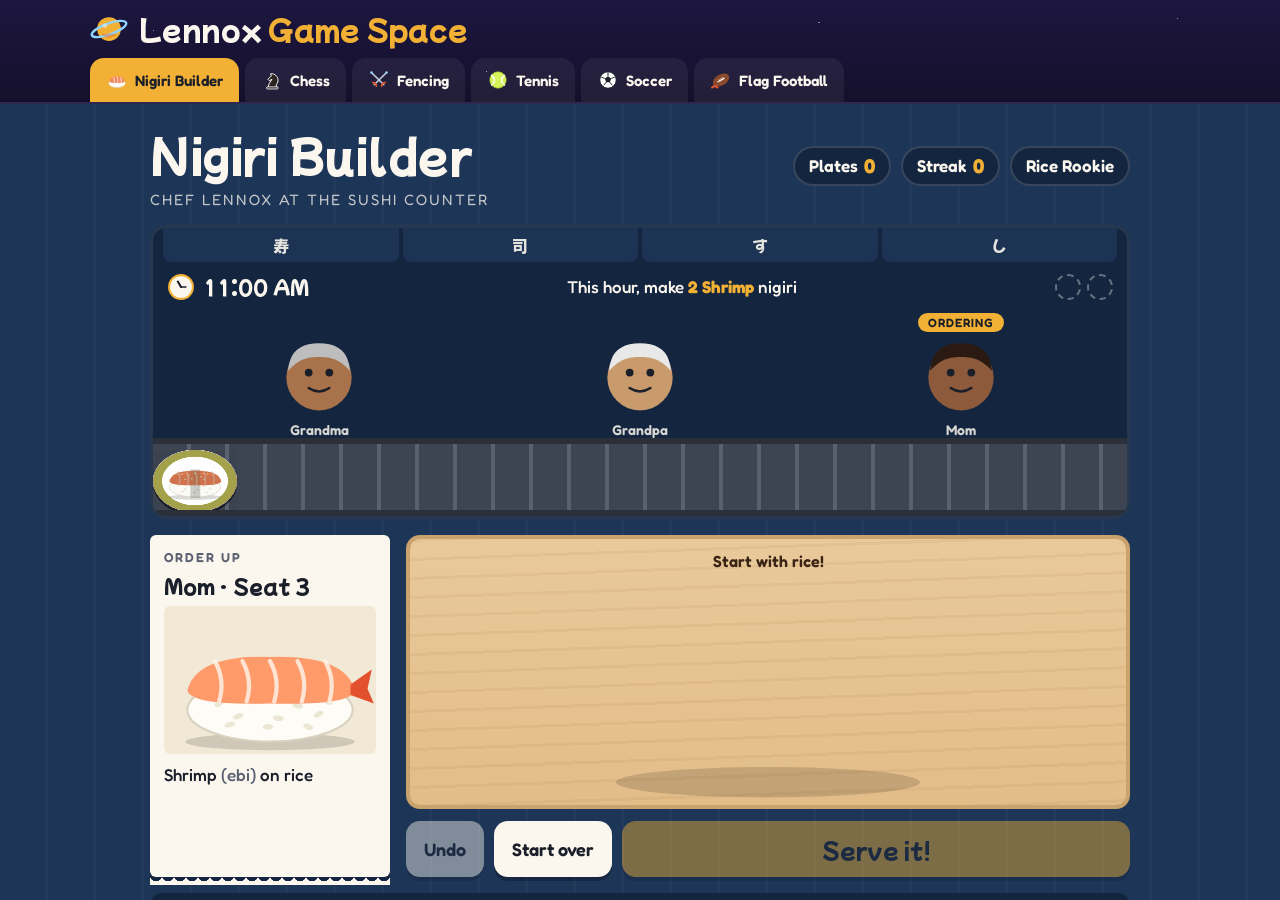
==== commit a5640d45: "Add Soccer Academy tab to Lennox Game Space 9v9 field, Laws of the Game with 2026/27 countdown rules" ====
--- a/index.html
+++ b/index.html
@@ -3,10 +3,10 @@
 <head>
 <meta charset="utf-8">
 <meta name="viewport" content="width=device-width,initial-scale=1,viewport-fit=cover">
-<meta name="description" content="Lennox Game Space: Nigiri Builder plus learn-to-play academies for chess, fencing, tennis and flag football.">
+<meta name="description" content="Lennox Game Space: Nigiri Builder plus learn-to-play academies for chess, fencing, tennis, soccer and flag football.">
 <meta property="og:type" content="website">
 <meta property="og:title" content="Lennox Game Space">
-<meta property="og:description" content="Build sushi, learn chess, fence, play tennis and run flag football plays. Free games that teach a kid the real rules and words of each sport.">
+<meta property="og:description" content="Build sushi, learn chess, fence, play tennis, scan like a soccer pro and run flag football plays. Free games that teach a kid the real rules and words of each sport.">
 <meta property="og:url" content="https://catnolapumpkin.github.io/nigiri-builder/">
 <meta property="og:image" content="https://catnolapumpkin.github.io/nigiri-builder/preview.png">
 <meta property="og:image:width" content="1200">
@@ -64,6 +64,8 @@
    icon:`<svg viewBox="0 0 32 32"><path d="M5 5 L23 23 M27 5 L9 23" stroke="#c9d3e0" stroke-width="2.2" stroke-linecap="round"/><path d="M20 26 a5 5 0 0 1 6-6 M12 26 a5 5 0 0 0 -6-6" fill="none" stroke="#e4572e" stroke-width="2.4"/><circle cx="5" cy="5" r="1.8" fill="#8fd3ff"/><circle cx="27" cy="5" r="1.8" fill="#8fd3ff"/></svg>`},
   {id:"tennis",name:"Tennis",file:"tennis.html",tab:"#c8f169",
    icon:`<svg viewBox="0 0 32 32"><circle cx="16" cy="16" r="12" fill="#d7f35a" stroke="#9cb92a"/><path d="M6 9 q10 7 0 15 M26 9 q-10 7 0 15" stroke="#fff" stroke-width="2" fill="none"/></svg>`},
+  {id:"soccer",name:"Soccer",file:"soccer.html",tab:"#ffb27a",
+   icon:`<svg viewBox="0 0 32 32"><circle cx="16" cy="16" r="12" fill="#fff" stroke="#1b1f2a" stroke-width="1.4"/><path d="M16 10.5l4.6 3.3-1.8 5.4h-5.6l-1.8-5.4z" fill="#1b1f2a"/><path d="M16 10.5V4.6M20.6 13.8l5.4-2M18.8 19.2l3.4 4.6M13.2 19.2l-3.4 4.6M11.4 13.8l-5.4-2" stroke="#1b1f2a" stroke-width="1.3"/></svg>`},
   {id:"football",name:"Flag Football",file:"football.html",tab:"#8fd18a",
    icon:`<svg viewBox="0 0 32 32"><ellipse cx="16" cy="16" rx="13" ry="8" fill="#8b4a2b" transform="rotate(-30 16 16)"/><path d="M11 19 L21 13" stroke="#fff" stroke-width="1.6"/><path d="M13 15l2 3M15.5 13.6l2 3M18 12.2l2 3" stroke="#fff" stroke-width="1.2"/><path d="M3 27 q4 -4 8 0" stroke="#e4572e" stroke-width="3" fill="none" stroke-linecap="round"/></svg>`}
 ];
